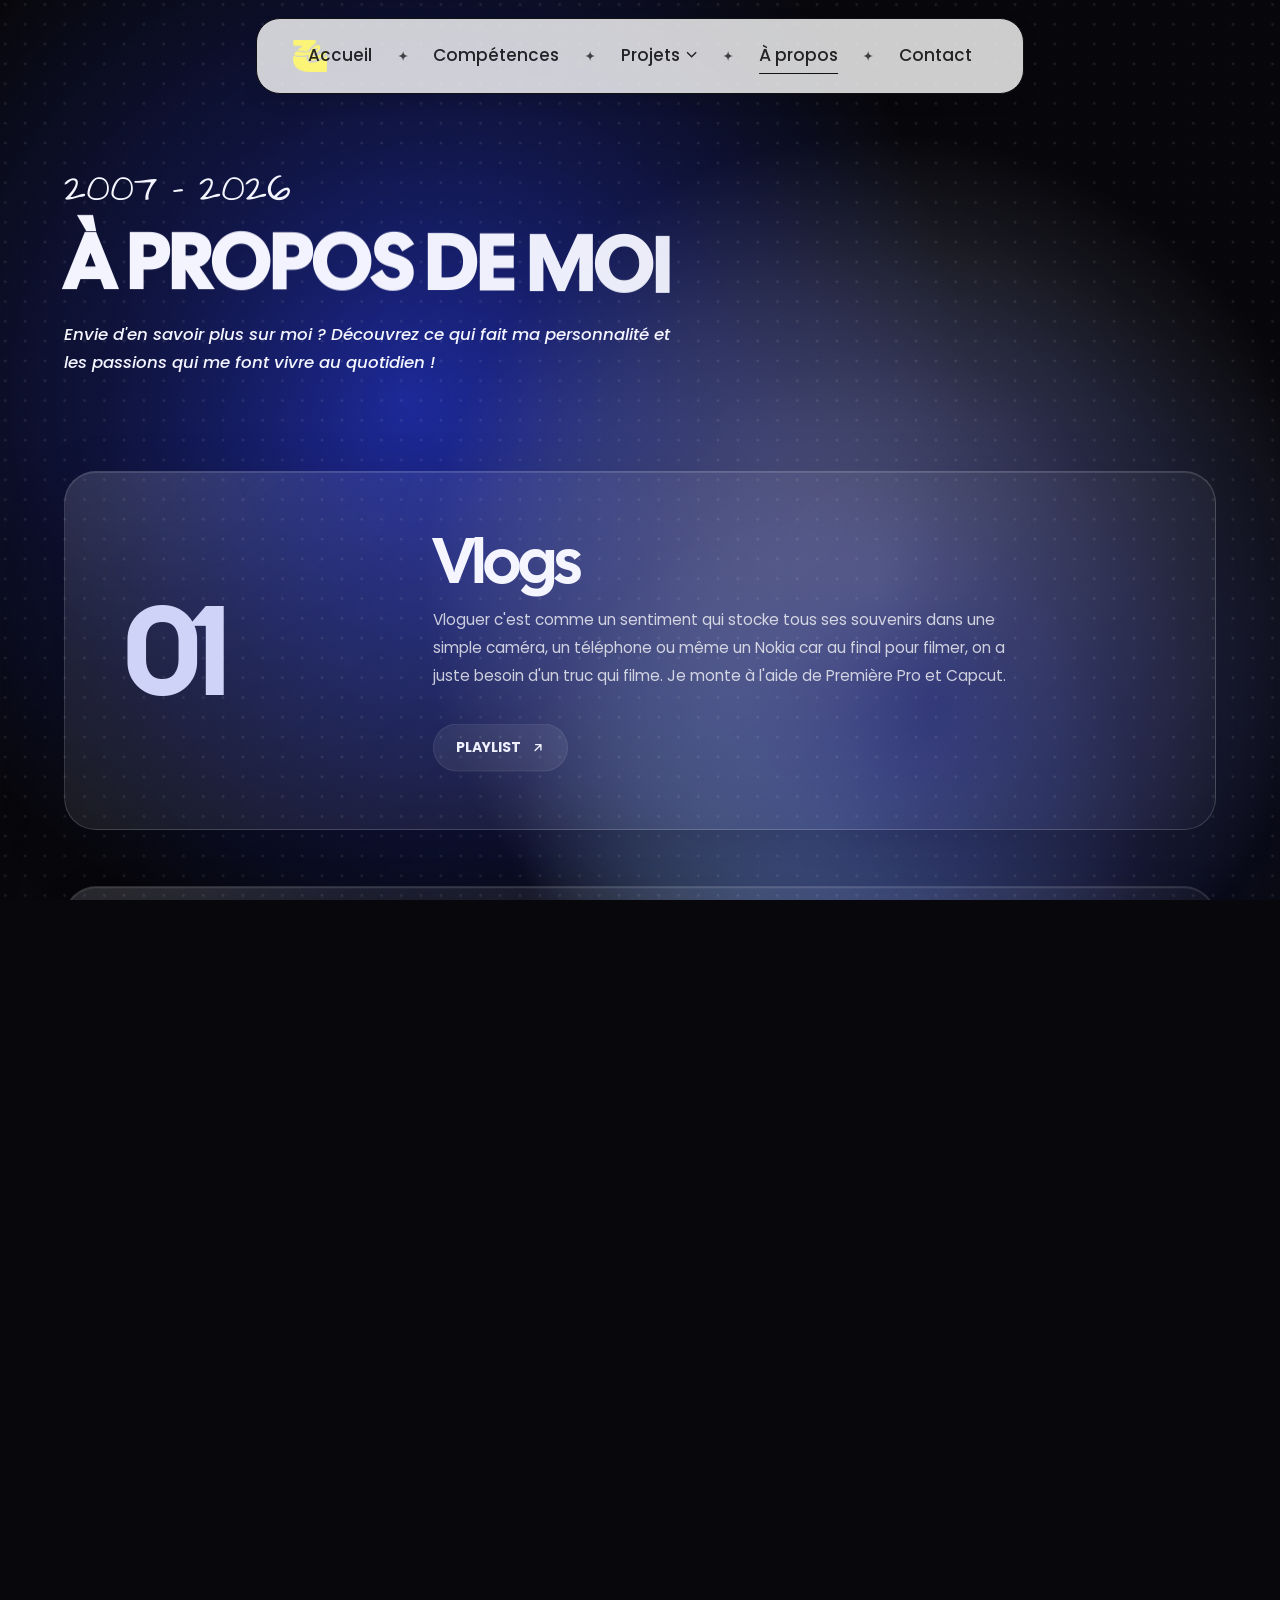
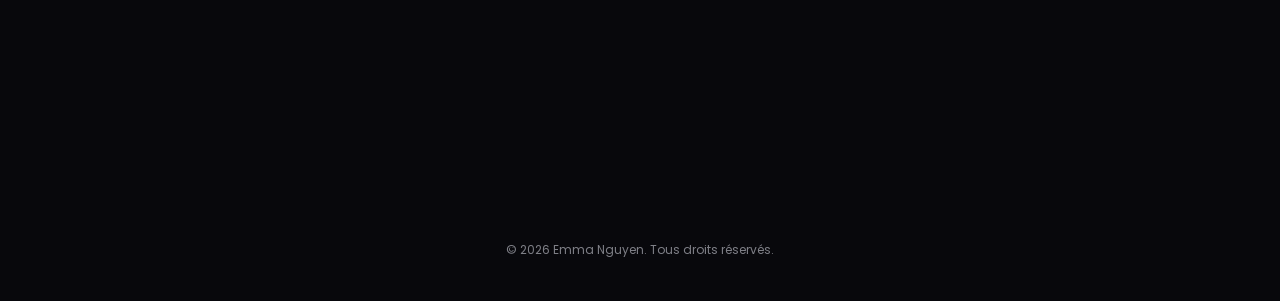
==== a-propos.html @ 3d30da67 "Un autre commit Co-authored-by: Copilot <223556219+Copilot@users.noreply.github.com>" ====
<!doctype html>
<html lang="fr">
<head>
  <meta charset="utf-8">
  <meta name="viewport" content="width=device-width, initial-scale=1">
  <title>À propos | Emma Nguyen</title>
  <meta name="description" content="Les passions d'Emma Nguyen : vlogs et edits.">
  <meta name="theme-color" content="#08080c">
  <link rel="icon" href="assets/img/home/logo-yellow.webp" type="image/webp">
  <link rel="preconnect" href="https://fonts.googleapis.com">
  <link rel="preconnect" href="https://fonts.gstatic.com" crossorigin>
  <link href="https://fonts.googleapis.com/css2?family=Architects+Daughter&family=Cal+Sans&display=swap" rel="stylesheet">
  <link rel="stylesheet" href="assets/css/style.css">
  <script>
    /* La page démarre recouverte par le rideau de transition. Sécurité : si le JS plante, on retire le rideau. */
    document.documentElement.classList.add('js');
    setTimeout(function () { if (!document.documentElement.classList.contains('is-ready')) document.documentElement.classList.remove('js'); }, 4000);
  </script>
</head>
<body data-page="a-propos">

  <div class="bg" aria-hidden="true">
    <div class="bg__blob bg__blob--blue"></div>
    <div class="bg__blob bg__blob--teal"></div>
    <div class="bg__blob bg__blob--light"></div>
    <div class="bg__blob bg__blob--deep"></div>
    <div class="bg__shade"></div>
    <div class="bg__dots"></div>
  </div>

  <div class="transition" aria-hidden="true">
    <div class="transition__layer transition__layer--blue"></div>
    <div class="transition__layer transition__layer--dark"><img src="assets/img/home/logo-yellow.webp" alt=""></div>
  </div>

  <div class="cursor" aria-hidden="true"><span class="cursor__label">Voir</span></div>
  <div class="cursor-dot" aria-hidden="true"></div>

  <header class="header"><a class="header__logo" href="index.html" aria-label="Accueil"><img src="assets/img/home/logo-yellow.webp" alt="" width="44" height="42"></a><nav class="nav" aria-label="Navigation principale"><a class="nav__link" href="index.html"><span data-text="Accueil">Accueil</span></a><svg class="nav__star" viewBox="0 0 10 10" aria-hidden="true"><path fill="currentColor" d="M5 0C5.6 3.4 6.6 4.4 10 5 6.6 5.6 5.6 6.6 5 10 4.4 6.6 3.4 5.6 0 5 3.4 4.4 4.4 3.4 5 0Z"/></svg><a class="nav__link" href="index.html#competences"><span data-text="Compétences">Compétences</span></a><svg class="nav__star" viewBox="0 0 10 10" aria-hidden="true"><path fill="currentColor" d="M5 0C5.6 3.4 6.6 4.4 10 5 6.6 5.6 5.6 6.6 5 10 4.4 6.6 3.4 5.6 0 5 3.4 4.4 4.4 3.4 5 0Z"/></svg><div class="nav__dropdown"><a class="nav__link" href="index.html#projets" aria-haspopup="true"><span data-text="Projets">Projets</span><svg class="nav__chevron" viewBox="0 0 12 8" aria-hidden="true"><path d="m1 1 5 5 5-5" fill="none" stroke="currentColor" stroke-width="1.5"/></svg></a><div class="nav__submenu"><a class="nav__sublink" href="montage-video.html"><svg class="nav__subicon nav__subicon--video" viewBox="0 0 48 48" aria-hidden="true"><rect x="3" y="11" width="30" height="26" rx="4" fill="#111"/><path d="M35 20l10-6v20l-10-6z" fill="#111"/><circle cx="12" cy="24" r="2.6" fill="#fff"/></svg>Montage vidéo</a><a class="nav__sublink" href="creation-digitale.html"><svg class="nav__subicon nav__subicon--design" viewBox="0 0 48 48" fill="none" stroke="#111" stroke-width="3" stroke-linejoin="round" stroke-linecap="round" aria-hidden="true"><path d="M30 8l10 10-14 14-12 3 3-12z"/><path d="M14 35 24 25"/><circle cx="25.5" cy="23.5" r="2.5" fill="#111"/><path d="M33 5l10 10" stroke-width="5"/></svg>Création digitale</a><a class="nav__sublink" href="photographie.html"><svg class="nav__subicon nav__subicon--photo" viewBox="0 0 48 48" aria-hidden="true"><path d="M16 10h16l3 5h6a4 4 0 0 1 4 4v18a4 4 0 0 1-4 4H7a4 4 0 0 1-4-4V19a4 4 0 0 1 4-4h6z" fill="#111"/><circle cx="24" cy="27" r="8.5" fill="#fff"/><circle cx="24" cy="27" r="5.5" fill="#111"/></svg>Photographie</a><a class="nav__sublink" href="site-web.html"><svg class="nav__subicon nav__subicon--web" viewBox="0 0 48 48" fill="none" stroke="#111" stroke-width="2.6" stroke-linejoin="round" aria-hidden="true"><rect x="4" y="6" width="40" height="34" rx="2"/><path d="M4 13h40"/><circle cx="9" cy="9.5" r="1" fill="#111"/><circle cx="13" cy="9.5" r="1" fill="#111"/><circle cx="17" cy="9.5" r="1" fill="#111"/><rect x="9" y="18" width="22" height="16"/><path d="M9 32l7-7 5 5 3-3 7 7"/><circle cx="34" cy="30" r="6" fill="#fff"/><circle cx="34" cy="30" r="3"/></svg>Site web</a></div></div><svg class="nav__star" viewBox="0 0 10 10" aria-hidden="true"><path fill="currentColor" d="M5 0C5.6 3.4 6.6 4.4 10 5 6.6 5.6 5.6 6.6 5 10 4.4 6.6 3.4 5.6 0 5 3.4 4.4 4.4 3.4 5 0Z"/></svg><a class="nav__link is-active" href="a-propos.html"><span data-text="À propos">À propos</span></a><svg class="nav__star" viewBox="0 0 10 10" aria-hidden="true"><path fill="currentColor" d="M5 0C5.6 3.4 6.6 4.4 10 5 6.6 5.6 5.6 6.6 5 10 4.4 6.6 3.4 5.6 0 5 3.4 4.4 4.4 3.4 5 0Z"/></svg><a class="nav__link" href="#contact"><span data-text="Contact">Contact</span></a></nav><button class="burger" type="button" aria-label="Ouvrir le menu" aria-expanded="false"><span></span><span></span></button></header>

  <div class="mobile-menu" aria-hidden="true"><a href="index.html"><span>Accueil</span></a><a href="index.html#competences"><span>Compétences</span></a><a href="index.html#projets"><span>Projets</span></a><a class="mobile-menu__sub" href="montage-video.html"><span>Montage vidéo</span></a><a class="mobile-menu__sub" href="creation-digitale.html"><span>Création digitale</span></a><a class="mobile-menu__sub" href="photographie.html"><span>Photographie</span></a><a class="mobile-menu__sub" href="site-web.html"><span>Site web</span></a><a href="a-propos.html"><span>À propos</span></a><a href="#contact"><span>Contact</span></a><p class="mobile-menu__foot">emmaa.nguyen70@gmail.com</p></div>

  <main id="main">

    <section class="page-hero">
      <div class="wrap">
        <p class="page-hero__years" data-split-chars>2007 - 2026</p>
        <h1 class="page-hero__title" data-split-chars>À propos de moi</h1>
        <p class="page-hero__text" data-split-lines>Envie d'en savoir plus sur moi ? Découvrez ce qui fait ma personnalité et les passions qui me font vivre au quotidien !</p>
      </div>
    </section>

    <div data-render class="render-root">
      <p class="loading-note">Chargement des projets…</p>
    </div>

    <section class="contact" id="contact">
      <div class="wrap">
        <div class="contact__grid">
          <div class="contact__card" data-magnetic="0.15">
            <img src="assets/img/home/logo-yellow.webp" alt="Logo d'Emma Nguyen" width="600" height="573" loading="lazy">
          </div>
          <div class="contact__text">
            <p class="contact__kicker" data-reveal>On arrive à la fin de ce portfolio, merci beaucoup !</p>
            <h2 class="contact__title">
              <span class="l1" data-split>Envie d'en savoir plus ?</span>
              <span class="l2" data-split>Contactez - moi !</span>
            </h2>
            <a class="pill" href="mailto:emmaa.nguyen70@gmail.com" data-magnetic="0.3" data-reveal>emmaa.nguyen70@gmail.com <svg viewBox="0 0 24 24" fill="none" stroke="currentColor" stroke-width="2.4" stroke-linecap="round" stroke-linejoin="round" aria-hidden="true"><path d="M7 17 17 7M8 7h9v9"/></svg></a>
          </div>
        </div>
      </div>
    </section>
  </main>
  <p class="footer-note">© 2026 Emma Nguyen. Tous droits réservés.</p>

  <button class="to-top" type="button" aria-label="Revenir en haut">
    <svg class="to-top__ring" viewBox="0 0 54 54" aria-hidden="true"><circle class="track" cx="27" cy="27" r="25"/><circle class="bar" cx="27" cy="27" r="25"/></svg>
    <svg class="to-top__icon" viewBox="0 0 24 24" fill="none" stroke="currentColor" stroke-width="1.8" stroke-linecap="round" stroke-linejoin="round" aria-hidden="true"><path d="M12 21V8M6.5 13.5 12 8l5.5 5.5M5 4h14"/></svg>
  </button>

  <div class="lightbox" role="dialog" aria-modal="true" aria-label="Visionneuse">
    <div class="lightbox__bg"></div>
    <div class="lightbox__stage"></div>
    <button class="lightbox__btn lightbox__close" type="button" aria-label="Fermer"><svg viewBox="0 0 24 24" fill="none" stroke="currentColor" stroke-width="2" stroke-linecap="round"><path d="M6 6l12 12M18 6 6 18"/></svg></button>
    <button class="lightbox__btn lightbox__prev" type="button" aria-label="Précédent"><svg viewBox="0 0 24 24" fill="none" stroke="currentColor" stroke-width="2" stroke-linecap="round" stroke-linejoin="round"><path d="M15 5l-7 7 7 7"/></svg></button>
    <button class="lightbox__btn lightbox__next" type="button" aria-label="Suivant"><svg viewBox="0 0 24 24" fill="none" stroke="currentColor" stroke-width="2" stroke-linecap="round" stroke-linejoin="round"><path d="M9 5l7 7-7 7"/></svg></button>
    <div class="lightbox__count"></div>
  </div>

  <script src="assets/js/vendor/gsap.min.js"></script>
  <script src="assets/js/vendor/ScrollTrigger.min.js"></script>
  <script src="assets/js/vendor/SplitText.min.js"></script>
  <script src="assets/js/vendor/lenis.min.js"></script>
  <script src="assets/js/main.js"></script>
</body>
</html>
---- assets/css/style.css ----
/* =========================================================
   Portfolio Emma Nguyen
   Styles communs à toutes les pages
   ========================================================= */

/* Polices hébergées localement (fichiers dans assets/fonts) */
@font-face {
  font-family: "League Spartan";
  src: url("../fonts/league-spartan-latin-500-normal.woff2") format("woff2");
  font-weight: 500;
  font-style: normal;
  font-display: swap;
}

@font-face {
  font-family: "League Spartan";
  src: url("../fonts/league-spartan-latin-600-normal.woff2") format("woff2");
  font-weight: 600;
  font-style: normal;
  font-display: swap;
}

@font-face {
  font-family: "League Spartan";
  src: url("../fonts/league-spartan-latin-700-normal.woff2") format("woff2");
  font-weight: 700;
  font-style: normal;
  font-display: swap;
}

@font-face {
  font-family: "League Spartan";
  src: url("../fonts/league-spartan-latin-800-normal.woff2") format("woff2");
  font-weight: 800;
  font-style: normal;
  font-display: swap;
}

@font-face {
  font-family: "Poppins";
  src: url("../fonts/poppins-latin-400-normal.woff2") format("woff2");
  font-weight: 400;
  font-style: normal;
  font-display: swap;
}

@font-face {
  font-family: "Poppins";
  src: url("../fonts/poppins-latin-500-normal.woff2") format("woff2");
  font-weight: 500;
  font-style: normal;
  font-display: swap;
}

@font-face {
  font-family: "Poppins";
  src: url("../fonts/poppins-latin-600-normal.woff2") format("woff2");
  font-weight: 600;
  font-style: normal;
  font-display: swap;
}

@font-face {
  font-family: "Poppins";
  src: url("../fonts/poppins-latin-700-normal.woff2") format("woff2");
  font-weight: 700;
  font-style: normal;
  font-display: swap;
}

@font-face {
  font-family: "Poppins";
  src: url("../fonts/poppins-latin-500-italic.woff2") format("woff2");
  font-weight: 500;
  font-style: italic;
  font-display: swap;
}

@font-face {
  font-family: "Poppins";
  src: url("../fonts/poppins-latin-600-italic.woff2") format("woff2");
  font-weight: 600;
  font-style: italic;
  font-display: swap;
}

@font-face {
  font-family: "Poppins";
  src: url("../fonts/poppins-latin-700-italic.woff2") format("woff2");
  font-weight: 700;
  font-style: italic;
  font-display: swap;
}

@font-face {
  font-family: "Shadows Into Light Two";
  src: url("../fonts/shadows-into-light-two-latin-400-normal.woff2") format("woff2");
  font-weight: 400;
  font-style: normal;
  font-display: swap;
}

:root {
  --bg: #08080c;
  --bg-2: #0e1022;
  --white: #ffffff;
  --text: #f4f5ff;
  --muted: rgba(244, 245, 255, 0.72);
  --dim: rgba(244, 245, 255, 0.5);
  --blue: #3346f5;
  --blue-soft: #5b6cff;
  --lavender: #cfd3f7;
  --green: #c2ddb4;
  --yellow: #fbf477;
  --ink: #111114;
  --panel: rgba(110, 110, 122, 0.55);
  --panel-border: rgba(255, 255, 255, 0.85);

  --f-title: "Cal Sans", "Poppins", system-ui, sans-serif;
  --f-body: "Poppins", system-ui, sans-serif;
  --f-hand: "Architects Daughter", "Comic Sans MS", cursive;

  --gutter: clamp(16px, 5vw, 72px);
  --maxw: 1180px;
  --radius: 22px;
  --ease: cubic-bezier(0.22, 1, 0.36, 1);
}

*,
*::before,
*::after {
  box-sizing: border-box;
}

html {
  -webkit-text-size-adjust: 100%;
}

html.lenis,
html.lenis body {
  height: auto;
}
.lenis.lenis-smooth {
  scroll-behavior: auto !important;
}
.lenis.lenis-stopped {
  overflow: hidden;
}

body {
  margin: 0;
  background: var(--bg);
  color: var(--text);
  font-family: var(--f-body);
  font-size: 16px;
  line-height: 1.55;
  overflow-x: hidden;
  -webkit-font-smoothing: antialiased;
}

img {
  display: block;
  max-width: 100%;
}

a {
  color: inherit;
  text-decoration: none;
}

button {
  font: inherit;
  color: inherit;
  background: none;
  border: 0;
  padding: 0;
  cursor: pointer;
}

::selection {
  background: var(--blue);
  color: #fff;
}

.sr-only {
  position: absolute;
  width: 1px;
  height: 1px;
  overflow: hidden;
  clip: rect(0 0 0 0);
  white-space: nowrap;
}

.wrap {
  width: 100%;
  max-width: calc(var(--maxw) + var(--gutter) * 2);
  margin: 0 auto;
  padding: 0 var(--gutter);
}

/* ---------- Fond animé ---------- */
.bg {
  position: fixed;
  inset: 0;
  z-index: -1;
  overflow: hidden;
  pointer-events: none;
  background: var(--bg);
}

.bg__blob {
  position: absolute;
  border-radius: 50%;
  will-change: transform;
}

.bg__blob--blue {
  width: 85vmax;
  height: 85vmax;
  left: -30vmax;
  top: -35vmax;
  background: radial-gradient(circle at center, rgba(45, 66, 255, 0.95) 0%, rgba(45, 66, 255, 0.45) 35%, rgba(45, 66, 255, 0) 68%);
}

.bg__blob--light {
  width: 70vmax;
  height: 70vmax;
  right: -28vmax;
  top: -10vmax;
  background: radial-gradient(circle at center, rgba(230, 232, 255, 0.85) 0%, rgba(190, 196, 240, 0.4) 35%, rgba(190, 196, 240, 0) 66%);
}

.bg__blob--teal {
  width: 50vmax;
  height: 50vmax;
  left: 20vw;
  top: 15vh;
  background: radial-gradient(circle at center, rgba(130, 215, 215, 0.45) 0%, rgba(130, 215, 215, 0) 62%);
}

.bg__blob--deep {
  width: 70vmax;
  height: 70vmax;
  right: -20vmax;
  bottom: -40vmax;
  background: radial-gradient(circle at center, rgba(35, 45, 160, 0.8) 0%, rgba(35, 45, 160, 0) 65%);
}

.bg__shade {
  position: absolute;
  inset: 0;
  background: radial-gradient(ellipse at 50% 120%, rgba(8, 8, 12, 0) 0%, rgba(8, 8, 12, 0.55) 70%);
}

.bg__dots {
  position: absolute;
  inset: 0;
  background-image: radial-gradient(rgba(255, 255, 255, 0.09) 1px, transparent 1.6px);
  background-size: 18px 18px;
}

/* ---------- Header / navigation ---------- */
.header {
  position: fixed;
  top: 18px;
  left: 20%;
  right: 20%;
  z-index: 50;
  min-height: 76px;
  padding: 12px clamp(20px, 2.4vw, 36px);
  display: flex;
  align-items: center;
  justify-content: space-between;
  border: 1px solid #111114;
  border-radius: 24px;
  color: var(--ink);
  background: rgba(255, 255, 255, 0.8);
  box-shadow: 0 6px 18px rgba(0, 0, 0, 0.12);
  transition: border-color 0.4s var(--ease), box-shadow 0.4s var(--ease), background 0.4s var(--ease);
}

.header.is-scrolled {
  background: rgba(255, 255, 255, 0.8);
}

.header__logo {
  width: 44px;
  height: 44px;
  display: grid;
  place-items: center;
  flex: none;
}

.header__logo img {
  width: 34px;
  height: auto;
}

.nav {
  position: absolute;
  left: 50%;
  transform: translateX(-50%);
  display: flex;
  align-items: center;
  gap: clamp(14px, 2vw, 28px);
  font-size: 17px;
  font-weight: 500;
}

.nav__link {
  position: relative;
  white-space: nowrap;
  color: rgba(17, 17, 20, 0.9);
  padding: 8px 0 10px;
  transition: color 0.3s var(--ease);
  display: inline-block;
}

.nav__link span {
  display: block;
  position: relative;
}

.nav__link::after {
  content: "";
  position: absolute;
  left: 0;
  right: 0;
  bottom: 4px;
  height: 1.5px;
  background: var(--ink);
  transform: scaleX(0);
  transform-origin: left center;
  transition: transform 0.3s var(--ease);
}

.nav__link:hover::after,
.nav__link:focus-visible::after,
.nav__link.is-active::after {
  transform: scaleX(1);
}

.nav__star {
  width: 10px;
  height: 10px;
  color: var(--ink);
  flex: none;
  opacity: 0.75;
}

.nav__dropdown {
  position: relative;
}

.nav__dropdown > .nav__link {
  display: inline-flex;
  align-items: center;
  gap: 7px;
}

.nav__chevron {
  width: 11px;
  height: 8px;
  transition: transform 0.25s var(--ease);
}

.nav__dropdown:hover .nav__chevron,
.nav__dropdown:focus-within .nav__chevron {
  transform: rotate(180deg);
}

.nav__submenu {
  position: absolute;
  top: calc(100% + 8px);
  left: 50%;
  min-width: 220px;
  padding: 8px;
  border: 1px solid rgba(17, 17, 20, 0.1);
  border-radius: 16px;
  background: rgba(255, 255, 255, 0.96);
  box-shadow: 0 16px 36px rgba(0, 0, 0, 0.16);
  opacity: 0;
  visibility: hidden;
  transform: translate(-50%, 8px);
  transition: opacity 0.2s ease, transform 0.2s ease, visibility 0.2s;
}

.nav__dropdown:hover .nav__submenu,
.nav__dropdown:focus-within .nav__submenu {
  opacity: 1;
  visibility: visible;
  transform: translate(-50%, 0);
}

.nav__sublink {
  display: flex;
  align-items: center;
  gap: 11px;
  padding: 10px 12px;
  border-radius: 10px;
  color: var(--ink);
  font-size: 14px;
  font-weight: 500;
  white-space: nowrap;
  transition: background 0.22s ease, transform 0.22s var(--ease), font-weight 0.22s ease;
}

.nav__subicon {
  width: 20px;
  height: 20px;
  flex: none;
}

.nav__sublink:hover,
.nav__sublink:focus-visible {
  background: rgba(17, 17, 20, 0.1);
  font-weight: 700;
  transform: translateX(4px);
}

.burger {
  display: none;
  width: 46px;
  height: 46px;
  border-radius: 50%;
  border: 1.5px solid rgba(17, 17, 20, 0.7);
  position: relative;
  z-index: 60;
}

.burger span {
  position: absolute;
  left: 13px;
  right: 13px;
  height: 1.5px;
  background: var(--ink);
  transition: transform 0.4s var(--ease), top 0.4s var(--ease);
}

.burger span:nth-child(1) {
  top: 18px;
}
.burger span:nth-child(2) {
  top: 26px;
}

.menu-open .burger span:nth-child(1) {
  top: 22px;
  transform: rotate(45deg);
}
.menu-open .burger span:nth-child(2) {
  top: 22px;
  transform: rotate(-45deg);
}

.menu-open .burger span {
  background: #fff;
}

.mobile-menu {
  position: fixed;
  inset: 0;
  z-index: 55;
  background: rgba(8, 8, 12, 0.96);
  display: flex;
  flex-direction: column;
  justify-content: center;
  padding: 0 var(--gutter);
  visibility: hidden;
  clip-path: circle(0% at calc(100% - 46px) 46px);
}

.mobile-menu a {
  font-family: var(--f-title);
  font-weight: 700;
  font-size: clamp(38px, 11vw, 64px);
  line-height: 1.1;
  text-transform: uppercase;
  display: block;
  overflow: hidden;
}

.mobile-menu a span {
  display: block;
}

.mobile-menu .mobile-menu__sub {
  margin-left: 18px;
  color: rgba(255, 255, 255, 0.72);
  font-size: clamp(21px, 6vw, 34px);
  line-height: 1.15;
}

.mobile-menu__foot {
  margin-top: 40px;
  color: var(--muted);
  font-size: 14px;
}

/* ---------- Curseur ---------- */
.cursor,
.cursor-dot {
  position: fixed;
  top: 0;
  left: 0;
  z-index: 200;
  pointer-events: none;
  border-radius: 50%;
}

.cursor {
  width: 38px;
  height: 38px;
  border: 1.5px solid rgba(255, 255, 255, 0.7);
  display: grid;
  place-items: center;
  font-size: 12px;
  font-weight: 600;
  color: var(--ink);
  transition: width 0.35s var(--ease), height 0.35s var(--ease), background 0.35s var(--ease), border-color 0.35s var(--ease);
}

.cursor__label {
  opacity: 0;
  transform: scale(0.6);
  transition: opacity 0.25s, transform 0.35s var(--ease);
}

.cursor.is-hover {
  width: 64px;
  height: 64px;
  background: rgba(255, 255, 255, 0.12);
  border-color: rgba(255, 255, 255, 0.9);
}

.cursor.is-label {
  width: 86px;
  height: 86px;
  background: #fff;
  border-color: #fff;
}

.cursor.is-label .cursor__label {
  opacity: 1;
  transform: scale(1);
}

.cursor-dot {
  width: 6px;
  height: 6px;
  background: #fff;
}

@media (hover: none), (pointer: coarse) {
  .cursor,
  .cursor-dot {
    display: none;
  }
}

/* ---------- Transition de page ---------- */
.transition {
  position: fixed;
  inset: 0;
  z-index: 150;
  pointer-events: none;
}

.transition__layer {
  position: absolute;
  inset: 0;
  transform: translateY(100%);
}

.transition__layer--blue {
  background: linear-gradient(160deg, var(--blue) 0%, #8d97ff 60%, var(--lavender) 100%);
}

.transition__layer--dark {
  background: var(--bg);
  display: grid;
  place-items: center;
}

.transition__layer--dark img {
  width: 90px;
  opacity: 0;
}

.is-transitioning .transition {
  pointer-events: all;
}

/* Etat initial : la page arrive recouverte */
.js .transition__layer {
  transform: translateY(0);
}

/* ---------- Préloader (accueil) ---------- */
.preloader {
  position: fixed;
  inset: 0;
  z-index: 160;
  background: var(--bg);
  display: none;
  flex-direction: column;
  justify-content: flex-end;
  padding: var(--gutter);
  overflow: hidden;
}

.show-preloader .preloader {
  display: flex;
}

.preloader__count {
  font-family: var(--f-hand);
  font-size: clamp(80px, 18vw, 220px);
  line-height: 0.9;
}

.preloader__name {
  font-family: var(--f-title);
  font-weight: 700;
  font-size: clamp(22px, 4vw, 40px);
  text-transform: uppercase;
  overflow: hidden;
}

.preloader__bar {
  position: absolute;
  left: 0;
  top: 0;
  height: 3px;
  width: 100%;
  background: linear-gradient(90deg, var(--blue), var(--lavender));
  transform-origin: left;
  transform: scaleX(0);
}

/* ---------- Titres de section ---------- */
.sec-title {
  display: flex;
  align-items: center;
  justify-content: center;
  gap: 14px;
  margin: 0 auto;
  font-family: var(--f-title);
  font-weight: 600;
  font-size: clamp(22px, 2.4vw, 28px);
}

.sec-title__text {
  white-space: nowrap;
}

.sec-title__line {
  flex: 0 1 170px;
  min-width: 12px;
  height: 1.5px;
  background: linear-gradient(90deg, rgba(255, 255, 255, 0), #fff);
  transform-origin: right;
}

.sec-title__line:last-child {
  background: linear-gradient(90deg, #fff, rgba(255, 255, 255, 0));
  transform-origin: left;
}

.swirl {
  width: 42px;
  height: 20px;
  flex: none;
  overflow: visible;
}

.swirl path {
  fill: none;
  stroke: currentColor;
  stroke-width: 1.6;
  stroke-linecap: round;
}

.swirl--flip {
  transform: scaleX(-1);
}

/* Titre manuscrit des pages projet */
.hand-title {
  display: flex;
  align-items: center;
  gap: 14px;
  margin: 0 0 18px;
  font-family: var(--f-hand);
  font-weight: 400;
  font-size: clamp(32px, 4.2vw, 46px);
  line-height: 1;
  text-transform: uppercase;
}

.hand-title__text {
  display: inline-block;
  white-space: nowrap;
  padding: 0.12em 0.2em 0.08em 0;
}

.hand-title__trail {
  display: flex;
  align-items: center;
  flex: 0 1 220px;
  gap: 14px;
}

.hand-title__trail .swirl {
  width: 40px;
}

.hand-title__line {
  flex: 1;
  height: 1.5px;
  background: linear-gradient(90deg, #fff, rgba(255, 255, 255, 0));
  transform-origin: left;
}

.lead {
  font-style: italic;
  font-weight: 500;
  color: var(--muted);
  max-width: 640px;
  margin: 0 0 34px;
  font-size: clamp(14px, 1.3vw, 17px);
}

/* ---------- HERO accueil ---------- */
.hero {
  padding-top: 44px;
  min-height: 100vh;
  min-height: 100svh;
  display: flex;
  flex-direction: column;
  justify-content: center;
}

.hero__stage {
  position: relative;
}

.hero .wrap {
  max-width: 1600px;
}

.hero__card-wrap {
  position: relative;
  will-change: transform;
  transition: filter 0.35s var(--ease);
}

.hero__card-wrap:hover {
  filter: drop-shadow(0 0 24px rgba(108, 126, 255, 0.2));
}

.hero__card {
  position: relative;
  min-height: clamp(520px, 45vw, 640px);
  background: transparent;
  overflow: visible;
}

.hero__content {
  position: relative;
  z-index: 2;
  width: 100%;
  padding: clamp(34px, 4vw, 56px) clamp(12px, 3vw, 42px) 44px;
  color: #fff;
  text-align: center;
}

.hero__title {
  font-family: var(--f-title);
  font-weight: 500;
  font-size: clamp(50px, 7vw, 96px);
  line-height: 0.95;
  margin: 0 0 38px;
  color: #fff;
  letter-spacing: -1mm;
  text-shadow: 0 4px 24px rgba(0, 0, 0, 0.35);
}

.hero__title-row {
  display: flex;
  align-items: center;
  justify-content: center;
  gap: 0.12em;
  white-space: nowrap;
  transition: color 0.55s var(--ease), filter 0.55s var(--ease);
}

.hero__title-row:hover {
  color: #dfe2ff;
  filter: drop-shadow(0 0 14px rgba(160, 173, 255, 0.32));
}

.hero__title-gap {
  position: relative;
  display: inline-block;
  width: clamp(120px, 16vw, 220px);
  min-height: clamp(160px, 18vw, 220px);
  flex: none;
}

.hero__title-row--second {
  margin-top: calc(0.04em - 5mm);
}

.hero__sub {
  max-width: 800px;
  margin: 0 auto;
  color: #fff;
  font-style: italic;
  font-size: clamp(15px, calc(2vw - 1px), 23px);
  font-weight: 500;
  line-height: 1.55;
  transition: color 0.55s var(--ease), text-shadow 0.55s var(--ease);
}

.hero__sub:hover {
  color: #e0e5ff;
  text-shadow: 0 0 14px rgba(160, 173, 255, 0.32);
}

.hero__projects-link {
  display: inline-flex;
  align-items: center;
  justify-content: center;
  gap: 10px;
  margin-top: clamp(24px, 3vw, 36px);
  padding: 12px 20px;
  border: 1px solid rgba(255, 255, 255, 0.82);
  border-radius: 999px;
  color: #fff;
  background: rgba(255, 255, 255, 0.1);
  font-size: 15px;
  font-weight: 500;
  transition: color 0.5s var(--ease), background 0.5s var(--ease), transform 0.5s var(--ease), box-shadow 0.5s var(--ease);
}

.hero__projects-link:hover,
.hero__projects-link:focus-visible {
  color: var(--ink);
  background: #fff;
  transform: translateY(-3px);
  box-shadow: 0 10px 24px rgba(91, 108, 255, 0.4);
}

.hero__projects-link svg {
  width: 18px;
  height: 18px;
  fill: none;
  stroke: currentColor;
  stroke-width: 1.8;
  stroke-linecap: round;
  stroke-linejoin: round;
  transition: transform 0.25s var(--ease);
}

.hero__projects-link:hover svg,
.hero__projects-link:focus-visible svg {
  transform: translateX(3px);
}

.hero__avatar {
  position: absolute;
  z-index: 4;
  inset: 0;
  width: 100%;
  height: 100%;
  display: grid;
  place-items: center;
  pointer-events: none;
}

.hero__avatar img {
  display: block;
  width: calc(100% - 0.5px);
  height: calc(100% - 0.5px);
  object-fit: contain;
  filter: drop-shadow(0 16px 20px rgba(24, 28, 55, 0.18));
  transition: filter 0.35s var(--ease);
}

.hero__title-gap:hover .hero__avatar img {
  filter: drop-shadow(0 22px 26px rgba(115, 135, 255, 0.38));
}

.hero__tool-badge {
  position: absolute;
  z-index: 5;
  width: max-content;
  transition: transform 0.8s var(--ease), filter 0.8s var(--ease);
}

.hero__tool-label {
  display: block;
  padding: 11px 24px;
  border: 1.5px solid #111114;
  border-radius: 999px;
  color: #111114;
  font-family: var(--f-body);
  font-size: clamp(15px, 1.4vw, 18px);
  font-weight: 500;
  text-align: center;
  background: #f8dff6;
  box-shadow: 0 4px 0 rgba(17, 17, 20, 0.13);
}

.hero__tool-hand {
  position: absolute;
  z-index: 1;
  top: -24px;
  left: 24px;
  width: 42px;
  height: 42px;
  overflow: visible;
  rotate: -12deg;
  filter: drop-shadow(0 3px 3px rgba(17, 17, 20, 0.18));
}

.hero__tool-badge:hover {
  transform: translateY(-5px);
  filter: drop-shadow(0 9px 12px rgba(91, 108, 255, 0.3));
}

.hero__tool-badge--figma {
  top: 62%;
  right: clamp(38px, 10vw, 150px);
  rotate: 12deg;
}

.hero__tool-badge--figma .hero__tool-label {
  background: #f8dff6;
}

.hero__tool-badge--premiere {
  top: 31%;
  left: clamp(38px, 10vw, 150px);
  rotate: -11deg;
}

.hero__tool-badge--premiere .hero__tool-label {
  background: #d9f3ed;
}


/* ---------- Compétences : dossiers ---------- */
.skills {
  padding: clamp(90px, 12vw, 150px) 0 clamp(80px, 10vw, 140px);
}

.folders {
  margin-top: clamp(60px, 8vw, 100px);
  display: grid;
  grid-template-columns: repeat(4, minmax(0, 1fr));
  gap: clamp(26px, 4vw, 50px);
  align-items: start;
  max-width: 1040px;
  margin-left: auto;
  margin-right: auto;
}

.folder {
  --c1: #ffd8e8;
  --c2: #f5a9c8;
  position: relative;
  display: block;
  padding-top: 18px;
  cursor: pointer;
  perspective: 700px;
  color: inherit;
  text-decoration: none;
  outline: none;
}

.folder:focus-visible {
  outline: 3px solid #fff;
  outline-offset: 7px;
  border-radius: 14px;
}

.folder--pink {
  --c1: #ffd8e8;
  --c2: #f7a8c7;
}
.folder--blue {
  --c1: #c7e3ff;
  --c2: #6aa9ef;
}
.folder--yellow {
  --c1: #fff69c;
  --c2: #f2cf3c;
}
.folder--green {
  --c1: #d5efcd;
  --c2: #8fca7e;
}

.folder__inner {
  position: relative;
  will-change: transform;
}

.folder__back {
  position: absolute;
  left: 0;
  right: 0;
  top: -18px;
  bottom: 0;
  width: 100%;
  height: calc(100% + 18px);
  overflow: visible;
}

.folder__back path {
  fill: var(--c2);
  stroke: var(--ink);
  stroke-width: 2.4;
  vector-effect: non-scaling-stroke;
  stroke-linejoin: round;
}

.folder__icons {
  position: absolute;
  left: 2%;
  right: 2%;
  top: 0;
  height: 60px;
  display: flex;
  justify-content: center;
  gap: 12px;
  z-index: 1;
}

.folder__icons img {
  width: 42px;
  height: 42px;
  object-fit: contain;
  border-radius: 11px;
  margin: 0;
  opacity: 0;
  filter: drop-shadow(0 8px 10px rgba(0, 0, 0, 0.35));
}

.folder__front {
  position: relative;
  z-index: 2;
  margin-top: 14px;
  min-height: 110px;
  padding: 26px 14px 18px;
  background: var(--c1);
  border: 2.4px solid var(--ink);
  border-radius: 12px;
  box-shadow: 0 0 22px rgba(255, 255, 255, 0.35);
  transform-origin: 50% 100%;
  will-change: transform;
}

.tags {
  list-style: none;
  margin: 0;
  padding: 0;
  display: flex;
  flex-direction: column;
  align-items: flex-start;
  gap: 7px;
}

.tags li {
  font-size: 13px;
  font-weight: 500;
  color: var(--ink);
  padding: 1px 9px 2px;
  border: 1.8px solid var(--ink);
  border-radius: 8px;
  background: rgba(255, 255, 255, 0.25);
  line-height: 1.35;
}

.folder__hint {
  margin-top: 19px;
  text-align: center;
  font-size: 13px;
  color: var(--dim);
}

/* ---------- Panneau projets (accueil) ---------- */
.projects {
  padding: 30px 0 clamp(90px, 12vw, 160px);
}

.glass-panel {
  position: relative;
  border: 2px solid var(--panel-border);
  border-radius: var(--radius);
  overflow: hidden;
  isolation: isolate;
  box-shadow: 0 0 30px rgba(255, 255, 255, 0.12);
}

.glass-panel::before {
  content: "";
  position: absolute;
  inset: 0;
  z-index: -2;
  background: rgba(105, 105, 115, 0.55);
  backdrop-filter: blur(14px);
  -webkit-backdrop-filter: blur(14px);
}

.glass-panel__tex {
  position: absolute;
  inset: -15%;
  z-index: -1;
  background: url("../img/home/chrome.webp") center / cover no-repeat;
  opacity: 0.55;
  filter: blur(2px) grayscale(1);
  mix-blend-mode: screen;
  will-change: transform;
}

.projects .glass-panel {
  margin-top: clamp(36px, 5vw, 62px);
  padding: clamp(22px, 4vw, 48px);
  border-radius: 30px;
  border-color: rgba(255, 255, 255, 0.24);
  background: linear-gradient(135deg, rgba(40, 43, 70, 0.78), rgba(15, 17, 30, 0.88));
  box-shadow: 0 28px 72px rgba(0, 0, 0, 0.28), inset 0 1px rgba(255, 255, 255, 0.08);
  backdrop-filter: blur(18px);
  -webkit-backdrop-filter: blur(18px);
}

.projects .glass-panel::before {
  background:
    radial-gradient(ellipse at 8% 12%, rgba(151, 161, 255, 0.2), transparent 42%),
    radial-gradient(ellipse at 92% 88%, rgba(182, 230, 219, 0.13), transparent 38%);
}

.cat-grid {
  display: grid;
  grid-template-columns: repeat(2, minmax(0, 1fr));
  gap: clamp(18px, 2.5vw, 30px);
  align-items: stretch;
  padding: 0;
}

.cat-card {
  --card-accent: #9ca8ff;
  position: relative;
  display: block;
  perspective: 900px;
  min-width: 0;
  transition: filter 0.55s var(--ease);
}

.cat-card:nth-child(4n + 1) { --card-accent: #f0afd0; }
.cat-card:nth-child(4n + 2) { --card-accent: #9ebeff; }
.cat-card:nth-child(4n + 3) { --card-accent: #f0da76; }
.cat-card:nth-child(4n + 4) { --card-accent: #9cd6c1; }

.cat-card:nth-child(4n + 2),
.cat-card:nth-child(4n + 4) {
  padding-top: clamp(18px, 2vw, 28px);
}

.cat-card:focus-visible {
  outline: 3px solid var(--blue-soft);
  outline-offset: 7px;
  border-radius: 24px;
}

.cat-card:hover {
  filter: drop-shadow(0 14px 20px rgba(91, 108, 255, 0.24));
}

.cat-card__body {
  position: relative;
  display: flex;
  min-height: clamp(210px, 22vw, 280px);
  align-items: flex-end;
  overflow: hidden;
  padding: clamp(24px, 3.5vw, 42px);
  border: 1px solid rgba(255, 255, 255, 0.7);
  border-radius: clamp(20px, 2.5vw, 30px);
  color: var(--ink);
  background: linear-gradient(145deg, rgba(252, 251, 255, 0.96), rgba(227, 230, 255, 0.9));
  box-shadow: 0 18px 40px rgba(0, 0, 0, 0.2), inset 0 1px rgba(255, 255, 255, 0.9);
  transform-style: preserve-3d;
  will-change: transform;
}

.cat-card__body::before {
  content: "";
  position: absolute;
  width: clamp(150px, 22vw, 250px);
  aspect-ratio: 1;
  top: -58%;
  right: -8%;
  border-radius: 50%;
  background: var(--card-accent);
  opacity: 0.2;
  filter: blur(52px);
  pointer-events: none;
}

.cat-card__body::after {
  content: "";
  position: absolute;
  right: clamp(24px, 3.5vw, 42px);
  bottom: clamp(28px, 4vw, 48px);
  width: 38px;
  height: 2px;
  transform: scaleX(0.65);
  transform-origin: right center;
  background: var(--card-accent);
  transition: transform 0.45s var(--ease);
}

.cat-card:hover .cat-card__body::after {
  transform: scaleX(1.4);
}

.cat-card__caption {
  position: relative;
  z-index: 1;
  display: flex;
  flex-direction: column;
  align-items: flex-start;
  width: 100%;
}

.cat-card__rule {
  display: block;
  width: 38px;
  height: 3px;
  margin-bottom: 18px;
  border-radius: 99px;
  background: var(--card-accent);
  transform-origin: left center;
}

.cat-card__title {
  font-family: var(--f-title);
  font-weight: 600;
  font-size: clamp(27px, 3.1vw, 42px);
  line-height: 1.05;
  letter-spacing: 0.01em;
  margin: 0 0 12px;
}

.cat-card__text {
  font-size: clamp(11px, 1vw, 13px);
  font-weight: 500;
  text-align: left;
  letter-spacing: 0.015em;
  color: rgba(17, 17, 20, 0.68);
  margin: 0;
  line-height: 1.4;
}

/* ---------- Contact ---------- */
.contact {
  padding: clamp(60px, 9vw, 120px) 0 clamp(70px, 9vw, 110px);
  position: relative;
}

.contact__grid {
  display: grid;
  grid-template-columns: minmax(0, 1fr) minmax(0, 1.1fr);
  align-items: center;
  gap: clamp(30px, 5vw, 70px);
  max-width: 1040px;
  margin: 0 auto;
}

.contact__card {
  position: relative;
  aspect-ratio: 460 / 328;
  border-radius: clamp(28px, 4vw, 44px);
  background: var(--green);
  display: grid;
  place-items: center;
  overflow: hidden;
  will-change: transform;
}

.contact__card img {
  width: 30%;
  height: auto;
  will-change: transform;
}

.contact__card::after {
  content: "";
  position: absolute;
  inset: 0;
  background: radial-gradient(circle at var(--mx, 50%) var(--my, 50%), rgba(255, 255, 255, 0.45), rgba(255, 255, 255, 0) 45%);
  opacity: 0;
  transition: opacity 0.4s var(--ease);
}

.contact__card:hover::after {
  opacity: 1;
}

.contact__kicker {
  font-size: 13px;
  font-weight: 600;
  color: rgba(255, 255, 255, 0.85);
  text-shadow: 0 0 10px rgba(255, 255, 255, 0.4);
  margin: 0 0 22px;
}

.contact__title {
  font-family: var(--f-title);
  font-weight: 600;
  margin: 0 0 26px;
  line-height: 1.05;
}

.contact__title span {
  display: block;
}

.contact__title .l1 {
  font-size: clamp(30px, 3.6vw, 46px);
}

.contact__title .l2 {
  font-size: clamp(40px, 5vw, 64px);
  margin-top: 4px;
}

.pill {
  display: inline-flex;
  align-items: center;
  gap: 10px;
  padding: 11px 22px;
  border-radius: 40px;
  background: rgba(255, 255, 255, 0.08);
  border: 1px solid rgba(255, 255, 255, 0.08);
  font-size: 14px;
  font-weight: 600;
  transition: background 0.6s var(--ease), color 0.6s var(--ease);
}

.pill svg {
  width: 14px;
  height: 14px;
  transition: transform 0.4s var(--ease);
}

.pill:hover {
  background: #fff;
  color: var(--ink);
}

.pill:hover svg {
  transform: translate(2px, -2px);
}

.pill--upper {
  text-transform: uppercase;
  font-weight: 700;
  padding: 12px 22px;
}

.footer-note {
  text-align: center;
  font-size: 12px;
  color: var(--dim);
  padding: 0 0 30px;
}

/* Bouton retour en haut */
.to-top {
  position: fixed;
  right: clamp(16px, 3vw, 34px);
  bottom: clamp(16px, 3vw, 34px);
  z-index: 40;
  width: 54px;
  height: 54px;
  border-radius: 50%;
  display: grid;
  place-items: center;
  color: #fff;
  background: rgba(8, 8, 12, 0.35);
  backdrop-filter: blur(6px);
  -webkit-backdrop-filter: blur(6px);
  opacity: 0;
  visibility: hidden;
  transform: scale(0.6);
}

.to-top svg.to-top__ring {
  position: absolute;
  inset: 0;
  width: 100%;
  height: 100%;
  transform: rotate(-90deg);
}

.to-top__ring circle {
  fill: none;
  stroke-width: 1.5;
}

.to-top__ring .track {
  stroke: rgba(255, 255, 255, 0.25);
}

.to-top__ring .bar {
  stroke: #fff;
  stroke-dasharray: 157;
  stroke-dashoffset: 157;
}

.to-top__icon {
  width: 22px;
  height: 22px;
  transition: transform 0.4s var(--ease);
}

.to-top:hover .to-top__icon {
  transform: translateY(-3px);
}

/* =========================================================
   Pages projets
   ========================================================= */
.page-hero {
  padding-top: clamp(130px, 16vw, 170px);
  padding-bottom: clamp(40px, 6vw, 70px);
}

.page-hero__years {
  font-family: var(--f-hand);
  font-size: clamp(28px, 3vw, 40px);
  line-height: 1;
  margin: 0 0 0.5cm;
}

.page-hero__title {
  font-family: var(--f-title);
  font-weight: 700;
  font-size: clamp(44px, 6vw, 76px);
  line-height: 0.95;
  text-transform: uppercase;
  margin: 0 0 22px;
}

.page-hero__text {
  font-style: italic;
  font-weight: 500;
  max-width: 610px;
  margin: 0;
  font-size: clamp(14px, 1.3vw, 17px);
}

.block {
  padding: clamp(40px, 6vw, 70px) 0;
}

.loading-note,
.data-error {
  text-align: center;
  color: var(--muted);
  padding: 60px 20px;
}

.data-error code {
  background: rgba(255, 255, 255, 0.1);
  padding: 2px 6px;
  border-radius: 6px;
}

/* ----- Portfolio vidéo ----- */
.video-grid {
  display: grid;
  grid-template-columns: repeat(3, minmax(0, 1fr));
  align-items: start;
  gap: clamp(20px, 3vw, 38px);
}

.video-grid--films {
  grid-template-columns: repeat(2, minmax(0, 1fr));
}

.video-card {
  min-width: 0;
  padding: 12px;
  border: 1px solid rgba(255, 255, 255, 0.16);
  border-radius: 22px;
  background: linear-gradient(145deg, rgba(255, 255, 255, 0.075), rgba(255, 255, 255, 0.025));
  box-shadow: 0 18px 42px rgba(0, 0, 0, 0.2);
  transition: border-color 0.4s var(--ease), background 0.4s var(--ease), box-shadow 0.4s var(--ease);
}

.video-card:hover {
  border-color: rgba(160, 173, 255, 0.55);
  background: linear-gradient(145deg, rgba(91, 108, 255, 0.14), rgba(255, 255, 255, 0.035));
  box-shadow: 0 22px 48px rgba(10, 15, 60, 0.3);
}

.video-card__cover {
  position: relative;
  display: block;
  width: 100%;
  aspect-ratio: 16 / 9;
  padding: 0;
  overflow: hidden;
  border: 1px solid rgba(255, 255, 255, 0.2);
  border-radius: 14px;
  background: #10111b;
  cursor: pointer;
  isolation: isolate;
}

.video-card__cover--vertical {
  aspect-ratio: 4 / 5;
}

.video-card__preview {
  position: absolute;
  z-index: 1;
  inset: 0;
  width: 100%;
  height: 100%;
  object-fit: cover;
  opacity: 0;
  pointer-events: none;
  transition: opacity 0.3s var(--ease);
}

.video-card__cover.is-previewing .video-card__preview {
  opacity: 1;
}

.video-card__cover--carousel {
  background: linear-gradient(145deg, #272a45, #0c0d14);
}

.video-card__cover-frame {
  position: absolute;
  inset: 0;
  opacity: 0;
}

.video-card__cover-frame.is-ready {
  opacity: 1;
}

.video-card__carousel-count {
  position: absolute;
  z-index: 2;
  top: 14px;
  left: 14px;
  display: inline-flex;
  align-items: center;
  gap: 8px;
  padding: 8px 11px;
  border: 1px solid rgba(255, 255, 255, 0.55);
  border-radius: 999px;
  color: #fff;
  background: rgba(10, 11, 18, 0.62);
  backdrop-filter: blur(8px);
  font-size: 11px;
  font-weight: 600;
  letter-spacing: 0.02em;
  pointer-events: none;
}

.video-card__carousel-count svg {
  width: 18px;
  height: 10px;
}

.video-card__cover > img {
  display: block;
  width: 100%;
  height: 100%;
  object-fit: cover;
  transition: transform 0.7s var(--ease), filter 0.7s var(--ease);
}

.video-card__cover:hover > img {
  transform: scale(1.04);
  filter: saturate(1.08);
}

.video-card__placeholder {
  position: absolute;
  inset: 0;
  display: flex;
  flex-direction: column;
  justify-content: flex-end;
  gap: 10px;
  padding: clamp(18px, 3vw, 34px);
  color: #fff;
  text-align: left;
  background:
    radial-gradient(circle at 78% 20%, rgba(160, 173, 255, 0.5), transparent 31%),
    radial-gradient(circle at 18% 82%, rgba(91, 108, 255, 0.6), transparent 45%),
    linear-gradient(145deg, #171a35, #08080c 72%);
}

.video-card__placeholder::before,
.video-card__placeholder::after {
  content: "";
  position: absolute;
  border: 1px solid rgba(207, 211, 247, 0.3);
  border-radius: 50%;
  pointer-events: none;
}

.video-card__placeholder::before {
  width: 46%;
  aspect-ratio: 1;
  right: -8%;
  top: -15%;
}

.video-card__placeholder::after {
  width: 30%;
  aspect-ratio: 1;
  right: 0;
  top: 0;
}

.video-card__placeholder-kind,
.video-card__placeholder-year {
  position: relative;
  z-index: 1;
  font-size: 10px;
  letter-spacing: 0.14em;
}

.video-card__placeholder-kind {
  color: #cfd3f7;
}

.video-card__placeholder strong {
  position: relative;
  z-index: 1;
  max-width: 90%;
  font-family: var(--f-title);
  font-size: clamp(20px, 2vw, 30px);
  line-height: 1.05;
}

.video-card__placeholder-year {
  color: rgba(255, 255, 255, 0.62);
}

.video-card__play {
  position: absolute;
  z-index: 2;
  top: 50%;
  left: 50%;
  display: grid;
  width: 54px;
  height: 54px;
  place-items: center;
  transform: translate(-50%, -50%);
  border: 1px solid rgba(255, 255, 255, 0.8);
  border-radius: 50%;
  color: #fff;
  background: rgba(8, 8, 12, 0.48);
  backdrop-filter: blur(8px);
  transition: color 0.35s var(--ease), background 0.35s var(--ease), transform 0.35s var(--ease);
}

.video-card__play svg {
  width: 18px;
  height: 18px;
}

.video-card__cover:hover .video-card__play {
  color: var(--ink);
  background: #fff;
  transform: translate(-50%, -50%) scale(1.08);
}

.video-card__body {
  padding: 17px 7px 8px;
}

.video-card__title {
  margin: 0 0 8px;
  color: #fff;
  font-family: var(--f-title);
  font-size: clamp(20px, 2vw, 27px);
  font-weight: 600;
  line-height: 1.12;
}

.video-card__text {
  margin: 0 0 12px;
  max-width: 52ch;
  color: var(--muted);
  font-size: 13px;
  line-height: 1.6;
}

.video-card .meta {
  color: #cfd3f7;
  font-size: 10px;
  font-weight: 600;
  letter-spacing: 0.1em;
  line-height: 1.6;
  text-transform: uppercase;
}

.video-card__frames {
  display: grid;
  grid-template-columns: repeat(3, minmax(0, 1fr));
  gap: 8px;
  margin-top: 9px;
}

.video-card__frame {
  display: block;
  min-width: 0;
  padding: 0;
  overflow: hidden;
  border: 1px solid rgba(255, 255, 255, 0.14);
  border-radius: 8px;
  background: #111;
  cursor: pointer;
}

.video-card__frame img {
  display: block;
  width: 100%;
  aspect-ratio: 16 / 9;
  object-fit: cover;
  transition: transform 0.45s var(--ease);
}

.video-card__frame:hover img {
  transform: scale(1.06);
}

/* ----- Reels (téléphones) ----- */
.reels {
  display: grid;
  grid-template-columns: repeat(3, minmax(0, 1fr));
  gap: clamp(20px, 4vw, 56px);
}

.reel {
  text-align: center;
}

.phone {
  display: block;
  width: 100%;
  cursor: pointer;
  position: relative;
  aspect-ratio: 346 / 596;
  border-radius: 46px;
  padding: 14px;
  background: #1b1f22;
  border: 3px solid #2c3236;
  box-shadow: 0 30px 50px rgba(0, 0, 0, 0.45), inset 0 0 0 2px #0b0d0e;
  margin-bottom: 30px;
  will-change: transform;
}

.phone::before {
  content: "";
  position: absolute;
  left: -6px;
  top: 22%;
  width: 3px;
  height: 46px;
  border-radius: 3px;
  background: #2c3236;
  box-shadow: 0 60px 0 #2c3236;
}

.phone__screen {
  position: relative;
  height: 100%;
  border-radius: 34px;
  overflow: hidden;
  background: #000;
}

.phone__screen img {
  width: 100%;
  height: 100%;
  object-fit: cover;
  transform: scale(1.12);
  will-change: transform;
}

.phone__notch {
  position: absolute;
  top: 0;
  left: 50%;
  width: 46%;
  height: 24px;
  transform: translateX(-50%);
  background: #1b1f22;
  border-radius: 0 0 16px 16px;
  z-index: 2;
}

.phone__notch::after {
  content: "";
  position: absolute;
  right: 22%;
  top: 7px;
  width: 9px;
  height: 9px;
  border-radius: 50%;
  border: 2px solid #3a4246;
}

.play-tab {
  position: absolute;
  left: 50%;
  bottom: 2px;
  transform: translateX(-50%);
  width: 90px;
  height: 50px;
  border-radius: 10px;
  background: #16191b;
  display: grid;
  place-items: center;
  color: #fff;
  z-index: 3;
  transition: background 0.3s var(--ease);
}

.play-tab svg {
  width: 20px;
  height: 20px;
  transition: transform 0.4s var(--ease);
}

.reel:hover .play-tab {
  background: #fff;
  color: var(--ink);
}

.reel:hover .play-tab svg {
  transform: scale(1.2);
}

.reel__title {
  font-family: var(--f-title);
  font-weight: 700;
  font-size: clamp(20px, 2.1vw, 28px);
  text-transform: uppercase;
  margin: 0 0 12px;
  line-height: 1.05;
}

.reel__text {
  font-style: italic;
  font-weight: 500;
  font-size: 13.5px;
  margin: 0 auto 16px;
  max-width: 320px;
}

.meta {
  font-size: 12.5px;
  font-weight: 500;
  color: rgba(255, 255, 255, 0.8);
  margin: 0;
}

/* ----- Courts-métrages ----- */
.film {
  margin-bottom: clamp(60px, 9vw, 110px);
}

.film__frames {
  display: grid;
  grid-template-columns: repeat(2, minmax(0, 1fr));
  gap: clamp(14px, 2.4vw, 30px);
  max-width: 820px;
}

.browser {
  position: relative;
  border-radius: 10px;
  padding: 6px;
  background: linear-gradient(160deg, #3a3d44, #1c1e22);
  border: 1.5px solid rgba(255, 255, 255, 0.35);
  box-shadow: 0 20px 40px rgba(0, 0, 0, 0.45);
  will-change: transform;
}

.browser__bar {
  height: 14px;
  background: #ececef;
  border-radius: 6px 6px 0 0;
  display: flex;
  align-items: center;
  gap: 4px;
  padding: 0 8px;
}

.browser__bar i {
  width: 5px;
  height: 5px;
  border-radius: 50%;
  background: #b9b9c0;
}

.browser__bar b {
  flex: 0 1 46%;
  height: 6px;
  margin: 0 auto;
  border-radius: 4px;
  background: #fff;
}

.browser__view {
  overflow: hidden;
  border-radius: 0 0 6px 6px;
  background: #000;
}

.browser__view img {
  width: 100%;
  height: 100%;
  object-fit: cover;
  aspect-ratio: 16 / 7;
  transition: transform 0.8s var(--ease);
}

.browser:hover .browser__view img {
  transform: scale(1.06);
}

.label-sticker {
  position: relative;
  display: inline-block;
  margin-top: 26px;
  transform-origin: left center;
}

.label-sticker__title {
  display: inline-block;
  background: #fff;
  color: var(--ink);
  font-family: var(--f-title);
  font-weight: 700;
  font-size: clamp(20px, 2.3vw, 28px);
  text-transform: uppercase;
  padding: 8px 14px 3px;
  line-height: 1;
}

.label-sticker__text {
  display: block;
  width: max-content;
  max-width: 82vw;
  background: #fff;
  color: var(--ink);
  font-style: italic;
  font-weight: 600;
  font-size: 11px;
  padding: 4px 12px;
  margin: -2px 0 0 10px;
  transform: rotate(-1.5deg);
  box-shadow: 0 6px 14px rgba(0, 0, 0, 0.3);
}

.label-row {
  display: flex;
  align-items: flex-end;
  gap: 14px;
  flex-wrap: wrap;
}

.icon-link {
  width: 34px;
  height: 34px;
  display: grid;
  place-items: center;
  border-radius: 50%;
  color: #fff;
  transition: background 0.3s var(--ease), color 0.3s var(--ease);
  margin-bottom: 2px;
}

.icon-link:hover {
  background: #fff;
  color: var(--ink);
}

.icon-link svg {
  width: 20px;
  height: 20px;
}

.film .meta {
  margin-top: 16px;
}

.film__player {
  display: flex;
  align-items: center;
  gap: clamp(20px, 4vw, 50px);
}

.film__player .browser {
  flex: 0 1 620px;
}

.film__player .browser__view img,
.film__player .browser__view .ph {
  aspect-ratio: 16 / 8;
}

.ph {
  width: 100%;
  background: radial-gradient(circle at 50% 50%, #1a1c26, #000 70%);
}

.play-btn {
  flex: none;
  width: 58px;
  height: 58px;
  border-radius: 50%;
  background: #fff;
  color: var(--ink);
  display: grid;
  place-items: center;
  box-shadow: 0 0 0 0 rgba(255, 255, 255, 0.5);
  animation: pulse 2.4s infinite;
}

.play-btn svg {
  width: 22px;
  height: 22px;
  margin-left: 3px;
}

@keyframes pulse {
  0% {
    box-shadow: 0 0 0 0 rgba(255, 255, 255, 0.45);
  }
  70% {
    box-shadow: 0 0 0 22px rgba(255, 255, 255, 0);
  }
  100% {
    box-shadow: 0 0 0 0 rgba(255, 255, 255, 0);
  }
}

/* ----- Grille photo ----- */
.photo-frame {
  position: relative;
  border: 1.5px solid rgba(255, 255, 255, 0.85);
  padding: clamp(14px, 2.4vw, 28px);
  border-radius: 22px;
  background: rgba(30, 30, 36, 0.72);
  box-shadow: 0 0 40px rgba(80, 100, 255, 0.25);
  backdrop-filter: blur(8px);
}

.photo-frame__ornament {
  display: flex;
  align-items: center;
  gap: clamp(10px, 1.4vw, 18px);
  width: 100%;
  margin: 0 0 clamp(18px, 2.5vw, 30px);
  color: var(--lavender);
}

.photo-frame__ornament > span {
  flex: 1;
  height: 1px;
  background: linear-gradient(90deg, currentColor, transparent);
  opacity: 0.7;
}

.photo-frame__ornament small {
  flex: 0 0 auto;
  color: rgba(255, 255, 255, 0.72);
  font-family: var(--f-body);
  font-size: 10px;
  font-weight: 500;
  letter-spacing: 0.12em;
  text-transform: uppercase;
}

.photo-grid {
  column-count: 3;
  column-gap: clamp(12px, 1.8vw, 24px);
  column-fill: balance;
}

.photo {
  display: inline-block;
  width: 100%;
  aspect-ratio: var(--photo-ratio, 4 / 3);
  margin: 0 0 clamp(12px, 1.8vw, 24px);
  position: relative;
  overflow: hidden;
  border: 1px solid rgba(255, 255, 255, 0.16);
  border-radius: 16px;
  background: #171820;
  box-shadow: 0 12px 28px rgba(0, 0, 0, 0.18);
  break-inside: avoid;
  vertical-align: top;
  cursor: zoom-in;
  transition: border-color 0.35s var(--ease), box-shadow 0.35s var(--ease), background 0.35s var(--ease);
}

.photo img {
  position: absolute;
  inset: 0;
  display: block;
  width: 100%;
  height: 100%;
  border-radius: inherit;
  object-fit: cover;
  object-position: center;
  transition: filter 0.5s var(--ease), border-radius 0.35s var(--ease);
}

.photo::after {
  content: "";
  position: absolute;
  inset: 0;
  box-shadow: inset 0 0 0 0 rgba(255, 255, 255, 0);
  transition: box-shadow 0.4s var(--ease);
}

.photo:hover::after {
  box-shadow: inset 0 0 0 3px rgba(255, 255, 255, 0.9);
}

.photo:hover {
  border-color: rgba(170, 180, 255, 0.72);
  background: rgba(110, 125, 255, 0.08);
  box-shadow: 0 18px 38px rgba(32, 42, 130, 0.3);
}

.photo-grid:hover .photo img {
  filter: brightness(0.7) saturate(0.8);
}

.photo-grid .photo:hover img {
  filter: none;
}

/* ----- Panneaux création ----- */
.panel {
  padding: clamp(18px, 2.6vw, 30px);
  margin-bottom: clamp(20px, 3vw, 34px);
}

.panel__grid {
  display: grid;
  grid-template-columns: repeat(var(--cols, 3), minmax(0, 1fr));
  gap: clamp(12px, 2vw, 24px);
}

.panel__grid--expand {
  display: flex;
  gap: clamp(8px, 1vw, 12px);
}

.panel__grid--expand .work {
  flex: 1 1 0;
  min-width: 0;
  transition: flex-grow 0.7s var(--ease);
}

.panel__grid--expand .work:hover {
  flex-grow: 1.9;
}

.work {
  margin: 0;
  text-align: center;
}

.panel__grid--expand .work__img {
  height: clamp(240px, 30vw, 390px);
}

.pill.is-disabled,
.site-link .is-disabled {
  opacity: 0.6;
  cursor: default;
}

.pill.is-disabled:hover {
  background: rgba(255, 255, 255, 0.08);
  color: inherit;
}

.work__img {
  position: relative;
  overflow: hidden;
  border-radius: 16px;
  background: #ddd;
  box-shadow: 0 14px 26px rgba(0, 0, 0, 0.35);
  cursor: zoom-in;
  border: 1.5px solid rgba(255, 255, 255, 0.6);
  will-change: transform;
}

.work__img img {
  width: 100%;
  height: 100%;
  object-fit: cover;
  transition: transform 0.9s var(--ease);
}

.work:hover .work__img img {
  transform: scale(1.05);
}

.work__cap {
  font-size: 12.5px;
  font-weight: 500;
  color: rgba(255, 255, 255, 0.85);
  margin: 14px 0 0;
}

.work__cap small {
  display: block;
  font-size: 12.5px;
}

.browsers-grid {
  display: grid;
  grid-template-columns: repeat(2, minmax(0, 1fr));
  gap: clamp(16px, 3vw, 34px);
}

.browsers-grid .browser {
  cursor: zoom-in;
  padding: 8px;
  border-radius: 16px;
}

.browsers-grid .browser__bar {
  height: 18px;
}

.browsers-grid .browser__view img {
  aspect-ratio: 16 / 11;
}

.duo {
  display: flex;
  align-items: center;
  gap: clamp(16px, 3vw, 36px);
  flex-wrap: wrap;
}

.duo .work {
  width: clamp(240px, 28vw, 350px);
}

.duo .work__img {
  border-radius: 18px;
  border: 0;
}

/* ----- Site web ----- */
.site-project {
  --site-accent: var(--lavender);
  position: relative;
  display: grid;
  grid-template-columns: minmax(0, 1.1fr) minmax(280px, 0.9fr);
  align-items: center;
  gap: clamp(24px, 4vw, 56px);
  padding: clamp(20px, 3.5vw, 42px);
  padding-top: calc(clamp(20px, 3.5vw, 42px) + 16px);
  padding-bottom: calc(clamp(20px, 3.5vw, 42px) + 16px);
  overflow: hidden;
  border: 1px solid rgba(255, 255, 255, 0.17);
  border-radius: clamp(20px, 3vw, 32px);
  background: linear-gradient(135deg, rgba(255, 255, 255, 0.09), rgba(255, 255, 255, 0.025));
  box-shadow: 0 26px 70px rgba(0, 0, 0, 0.23), inset 0 1px rgba(255, 255, 255, 0.12);
}

.site-project::before {
  content: "";
  position: absolute;
  width: clamp(180px, 28vw, 360px);
  aspect-ratio: 1;
  right: -10%;
  top: -58%;
  border-radius: 50%;
  background: var(--site-accent);
  opacity: 0.12;
  filter: blur(90px);
  pointer-events: none;
}

.site-project--reverse {
  grid-template-columns: minmax(280px, 0.9fr) minmax(0, 1.1fr);
}

.site-project--reverse .site-project__visual { order: 2; }
.site-project--reverse .site-project__content { order: 1; }

.site-project__visual,
.site-project__content {
  position: relative;
  min-width: 0;
}

.site-project__visual {
  display: flex;
  flex-direction: column;
  justify-content: center;
  align-items: center;
}

.site-project__index,
.site-project__eyebrow {
  display: inline-flex;
  align-items: center;
  gap: 9px;
  color: rgba(255, 255, 255, 0.68);
  font-size: 10px;
  font-weight: 600;
  letter-spacing: 0.15em;
  text-transform: uppercase;
}

.site-project__index {
  width: min(100%, 600px);
  margin-inline: auto;
}

.site-project__index::before {
  content: "";
  width: 7px;
  height: 7px;
  border-radius: 50%;
  background: var(--site-accent);
  box-shadow: 0 0 14px var(--site-accent);
}

.site-project__mockup {
  position: relative;
  width: min(100%, 600px);
  margin: 18px auto 0;
  padding: clamp(8px, 1.1vw, 13px);
  border: 1px solid rgba(255, 255, 255, 0.88);
  border-radius: 24px 24px 38px 24px;
  background: linear-gradient(145deg, rgba(251, 250, 255, 0.75) 0%, rgba(232, 230, 255, 0.75) 100%);
  box-shadow: 12px 12px 0 rgba(151, 161, 255, 0.34), 0 28px 58px rgba(0, 0, 0, 0.3), inset 0 1px rgba(255, 255, 255, 0.95);
  align-self: center;
  transform: none;
  transition: transform 0.6s var(--ease), box-shadow 0.6s var(--ease);
}

body[data-page="site-web"] .render-root > .block:first-child .site-project__mockup {
  border-color: transparent;
}

.site-project__mockup::before {
  content: none;
}

.site-project__mockup::after {
  content: none;
}

.site-project__mockup:hover {
  transform: translateY(-5px);
  box-shadow: 8px 16px 0 rgba(151, 161, 255, 0.42), 0 34px 64px rgba(0, 0, 0, 0.34), inset 0 1px rgba(255, 255, 255, 0.95);
}

.site-project--reverse .site-project__mockup {
  transform: none;
}

.site-project--reverse .site-project__mockup:hover {
  transform: translateY(-5px);
}

.site-project__mockup .browser {
  padding: 0;
  overflow: hidden;
  border: 0;
  border-radius: 15px;
  background: transparent;
  box-shadow: none;
}

.site-project__mockup .browser__bar {
  display: none;
}

.site-project__mockup .browser__view {
  width: 100%;
  aspect-ratio: 16 / 9;
  border-radius: 0;
  background: #15171d;
}

.site-project__mockup .browser__view img {
  display: block;
  width: 100%;
  height: 100%;
  aspect-ratio: auto;
  object-fit: cover;
  object-position: center center;
  transform: none;
}

.site-project__title {
  margin: 13px 0 15px;
  font-family: var(--f-title);
  font-size: clamp(30px, 4.2vw, 56px);
  font-weight: 600;
  letter-spacing: -0.045em;
  line-height: 0.98;
}

.site-project__description {
  max-width: 48ch;
  margin: 0;
  color: rgba(255, 255, 255, 0.78);
  font-size: clamp(14px, 1.2vw, 16px);
  line-height: 1.8;
}

.site-project__actions {
  display: flex;
  flex-wrap: wrap;
  align-items: center;
  gap: 14px 20px;
  margin-top: clamp(20px, 2.8vw, 32px);
}

.site-project__cta {
  flex: 0 0 auto;
  border-color: rgba(255, 255, 255, 0.75);
}

.site-project__cta:hover {
  border-color: var(--site-accent);
  box-shadow: 0 0 22px rgba(151, 161, 255, 0.25);
}

.site-project__note {
  flex: 1 1 190px;
  width: min(100%, 230px);
  max-width: 230px;
  margin: 0;
  color: var(--muted);
  font-size: 11px;
  font-style: italic;
  line-height: 1.55;
}

/* Ajustements propres à la catégorie Site web */
body[data-page="site-web"] .site-project__title {
  letter-spacing: 0.01em;
}

body[data-page="site-web"] .site-project__mockup .browser__view img {
  object-fit: cover;
  object-position: center;
  transform: none;
  transition: none;
}

body[data-page="site-web"] .site-project:not(.site-project--reverse) .site-project__mockup .browser__view img {
  object-position: center center;
}

body[data-page="site-web"] .site-project--reverse .site-project__mockup .browser__view img {
  object-position: center top;
}

body[data-page="site-web"] .site-project__mockup .browser:hover .browser__view img {
  transform: none;
}

/* ----- À propos ----- */
.about-block {
  padding: clamp(20px, 3vw, 34px) 0;
}

.about-block .lead {
  margin-bottom: 26px;
}

body[data-page="a-propos"] .about-block {
  padding: clamp(16px, 2.4vw, 28px) 0;
}

.about-project {
  position: relative;
  display: grid;
  grid-template-columns: minmax(140px, 0.34fr) minmax(0, 1fr);
  align-items: center;
  gap: clamp(24px, 5vw, 72px);
  padding: clamp(24px, 4.5vw, 58px);
  overflow: hidden;
  border: 1px solid rgba(255, 255, 255, 0.16);
  border-radius: clamp(20px, 3vw, 32px);
  background: linear-gradient(135deg, rgba(255, 255, 255, 0.09), rgba(255, 255, 255, 0.025));
  box-shadow: 0 24px 64px rgba(0, 0, 0, 0.2), inset 0 1px rgba(255, 255, 255, 0.12);
}

.about-project::after {
  content: "";
  position: absolute;
  width: clamp(180px, 26vw, 340px);
  aspect-ratio: 1;
  top: -70%;
  left: -8%;
  border-radius: 50%;
  background: var(--lavender);
  opacity: 0.1;
  filter: blur(80px);
  pointer-events: none;
}

.about-project__meta,
.about-project__body {
  position: relative;
  z-index: 1;
  min-width: 0;
}

.about-project__meta {
  display: flex;
  flex-direction: column;
  align-items: flex-start;
  gap: 15px;
}

.about-project__number {
  color: var(--lavender);
  font-family: var(--f-title);
  font-size: clamp(64px, 10vw, 132px);
  line-height: 0.85;
  letter-spacing: -0.07em;
}

.about-project__title {
  margin: 0 0 14px;
  font-family: var(--f-title);
  font-size: clamp(36px, 5vw, 64px);
  font-weight: 500;
  letter-spacing: -0.045em;
  line-height: 0.98;
}

.about-project__text {
  max-width: 65ch;
  margin: 0;
  color: rgba(255, 255, 255, 0.76);
  font-size: clamp(14px, 1.2vw, 16px);
  line-height: 1.8;
}

.about-project .about-block__cta {
  margin-top: clamp(22px, 3vw, 34px);
}

@media (max-width: 680px) {
  .about-project {
    grid-template-columns: minmax(0, 1fr);
    gap: 22px;
    padding: clamp(22px, 6vw, 34px);
  }

  .about-project__meta {
    flex-direction: row;
    align-items: center;
    justify-content: space-between;
  }

  .about-project__number {
    font-size: clamp(52px, 16vw, 80px);
  }
}

/* =========================================================
   Lightbox / vidéo
   ========================================================= */
.lightbox {
  position: fixed;
  inset: 0;
  z-index: 120;
  display: grid;
  place-items: center;
  visibility: hidden;
  opacity: 0;
}

.lightbox__bg {
  position: absolute;
  inset: 0;
  background: rgba(5, 5, 9, 0.9);
  backdrop-filter: blur(10px);
  -webkit-backdrop-filter: blur(10px);
}

.lightbox__stage {
  position: relative;
  max-width: min(92vw, 1400px);
  max-height: 82vh;
  display: grid;
  place-items: center;
}

.lightbox__stage > * {
  grid-area: 1 / 1;
}

.lightbox__stage img {
  max-width: min(92vw, 1400px);
  max-height: 82vh;
  width: auto;
  height: auto;
  border-radius: 10px;
  box-shadow: 0 30px 80px rgba(0, 0, 0, 0.6);
}

.lightbox__stage video,
.lightbox__stage iframe {
  width: min(92vw, 1100px);
  max-height: 82vh;
  aspect-ratio: 16 / 9;
  border: 0;
  border-radius: 12px;
  background: #000;
}

.lightbox__stage video.is-vertical {
  width: auto;
  height: 82vh;
  aspect-ratio: 9 / 16;
}

.lightbox__soon {
  text-align: center;
  max-width: 420px;
  padding: 40px 30px;
  border-radius: 20px;
  border: 1.5px solid rgba(255, 255, 255, 0.4);
  background: rgba(255, 255, 255, 0.05);
}

.lightbox__soon img {
  max-height: 46vh;
  margin: 0 auto 22px;
}

.lightbox__soon p {
  margin: 0;
  color: var(--muted);
}

.lightbox__soon strong {
  display: block;
  font-family: var(--f-title);
  font-size: 26px;
  color: #fff;
  margin-bottom: 6px;
}

.lightbox__btn {
  position: absolute;
  z-index: 2;
  width: 52px;
  height: 52px;
  border-radius: 50%;
  border: 1.5px solid rgba(255, 255, 255, 0.6);
  display: grid;
  place-items: center;
  color: #fff;
  transition: background 0.3s var(--ease), color 0.3s var(--ease);
}

.lightbox__btn:hover {
  background: #fff;
  color: var(--ink);
}

.lightbox__btn svg {
  width: 20px;
  height: 20px;
}

.lightbox__close {
  top: 22px;
  right: 22px;
}

.lightbox__prev {
  left: 22px;
  top: 50%;
  margin-top: -26px;
}

.lightbox__next {
  right: 22px;
  top: 50%;
  margin-top: -26px;
}

.lightbox__count {
  position: absolute;
  bottom: 22px;
  left: 50%;
  transform: translateX(-50%);
  font-family: var(--f-hand);
  font-size: 24px;
}

.lightbox.is-single .lightbox__prev,
.lightbox.is-single .lightbox__next,
.lightbox.is-single .lightbox__count {
  display: none;
}

/* =========================================================
   Responsive
   ========================================================= */
@media (max-width: 1024px) {
  .folders {
    grid-template-columns: repeat(2, minmax(0, 1fr));
    max-width: 520px;
    row-gap: 50px;
  }

}

@media (max-width: 1000px) {
  .header {
    top: 12px;
    left: clamp(14px, 4vw, 24px);
    right: clamp(14px, 4vw, 24px);
    min-height: 64px;
    padding: 8px 16px;
    border-radius: 20px;
  }

  .nav {
    display: none;
  }

  .burger {
    display: block;
    flex: none;
  }

  .hero {
    min-height: auto;
    padding-top: 64px;
  }

  .hero__card {
    min-height: 0;
  }

  .hero__content {
    padding: 36px 16px 38px;
  }

  .hero__title {
    font-size: clamp(42px, 9vw, 76px);
    margin-bottom: 38px;
  }

  .hero__title-gap {
    min-height: clamp(110px, 28vw, 160px);
    width: clamp(76px, 18vw, 130px);
  }

  .hero__title-row--second {
    display: block;
    white-space: normal;
  }

  .hero__sub {
    font-size: clamp(14px, calc(4vw - 1px), 19px);
  }

  .hero__avatar {
    position: absolute;
    inset: 0;
    width: 100%;
    height: 100%;
  }

  .hero__tool-label {
    padding: 9px 15px;
    font-size: 12px;
  }

  .hero__tool-badge--premiere {
    top: 30%;
    left: 5%;
  }

  .hero__tool-badge--figma {
    top: 64%;
    right: 5%;
  }

  .hero__tool-hand {
    top: -19px;
    left: 18px;
    width: 34px;
    height: 34px;
  }

  .cat-grid {
    grid-template-columns: minmax(0, 1fr);
    max-width: 460px;
    margin: 0 auto;
  }

  .cat-card:nth-child(n) {
    grid-column: auto;
    margin-top: 0;
    padding-top: 0;
  }

  .projects .glass-panel {
    padding: 18px;
  }

  .contact__grid {
    grid-template-columns: minmax(0, 1fr);
    text-align: center;
    max-width: 460px;
  }

  .contact__card {
    width: 100%;
  }

  .reels {
    grid-template-columns: repeat(3, minmax(250px, 1fr));
    overflow-x: auto;
    scroll-snap-type: x mandatory;
    margin: 0 calc(var(--gutter) * -1);
    padding: 10px var(--gutter) 20px;
    scrollbar-width: none;
  }

  .video-grid--reels {
    grid-template-columns: repeat(2, minmax(0, 1fr));
  }

  .video-grid--films {
    gap: 22px;
  }

  .reels::-webkit-scrollbar {
    display: none;
  }

  .reel {
    scroll-snap-align: center;
  }

  .film__player {
    flex-direction: column;
    align-items: flex-start;
  }

  .film__player .browser {
    width: 100%;
    flex-basis: auto;
  }

  .film__player .play-btn {
    position: absolute;
    left: 50%;
    top: 50%;
    margin: -29px 0 0 -29px;
  }

  .film__player-media {
    position: relative;
    width: 100%;
  }

  .photo-grid {
    column-count: 2;
    column-gap: clamp(10px, 2.6vw, 18px);
  }

  .photo {
    margin-bottom: clamp(10px, 2.6vw, 18px);
  }

  .panel__grid--expand {
    overflow-x: auto;
    scroll-snap-type: x mandatory;
    scrollbar-width: none;
    padding-bottom: 6px;
  }

  .panel__grid--expand::-webkit-scrollbar {
    display: none;
  }

  .panel__grid--expand .work {
    flex: 0 0 44%;
    scroll-snap-align: start;
  }

  .panel__grid--expand .work:hover {
    flex-grow: 0;
  }
}

@media (min-width: 861px) {
  .film__player-media {
    display: contents;
  }
}

@media (max-width: 640px) {
  .video-grid,
  .video-grid--films,
  .video-grid--reels {
    grid-template-columns: minmax(0, 1fr);
    max-width: 500px;
    margin-inline: auto;
  }

  .video-card {
    padding: 10px;
  }

  .video-card__cover--vertical {
    aspect-ratio: 4 / 4.5;
  }

  .panel__grid {
    grid-template-columns: repeat(2, minmax(0, 1fr));
  }

  .panel__grid[style*="--cols: 3"] .work:last-child:nth-child(odd) {
    grid-column: span 2;
    max-width: 60%;
    margin: 0 auto;
  }

  .browsers-grid {
    grid-template-columns: minmax(0, 1fr);
  }

  .duo .work {
    width: calc(50% - 10px);
  }

  .folder__icons img {
    width: 38px;
    height: 38px;
  }

  .tags li {
    font-size: 12px;
  }

  .sec-title__line {
    flex-basis: 40px;
  }

  .lightbox__prev,
  .lightbox__next {
    top: auto;
    bottom: 14px;
    margin-top: 0;
  }

  .lightbox__count {
    bottom: 26px;
  }
}

@media (max-width: 420px) {
  .folders {
    gap: 22px;
    row-gap: 50px;
  }

  .folder__front {
    padding: 22px 10px 14px;
  }

  .folder__icons {
    gap: 6px;
  }

  .folder__icons img {
    width: 32px;
    height: 32px;
  }

  .phone {
    border-radius: 38px;
    padding: 11px;
  }

  .phone__screen {
    border-radius: 28px;
  }
}

/* Création digitale : mêmes surfaces et mêmes effets que les cartes vidéo. */
body[data-page="creation-digitale"] .render-root .glass-panel,
body[data-page="creation-digitale"] .render-root .browser,
body[data-page="creation-digitale"] .render-root .work__img {
  border: 1px solid rgba(255, 255, 255, 0.16);
  background: linear-gradient(145deg, rgba(255, 255, 255, 0.075), rgba(255, 255, 255, 0.025));
  box-shadow: 0 18px 42px rgba(0, 0, 0, 0.2);
  transition: border-color 0.4s var(--ease), background 0.4s var(--ease), box-shadow 0.4s var(--ease);
}

body[data-page="creation-digitale"] .render-root .glass-panel {
  border-radius: 22px;
}

body[data-page="creation-digitale"] .render-root .glass-panel::before {
  background: transparent;
  backdrop-filter: none;
  -webkit-backdrop-filter: none;
}

body[data-page="creation-digitale"] .render-root .glass-panel__tex {
  opacity: 0;
}

body[data-page="creation-digitale"] .render-root .browser {
  border-radius: 14px;
}

body[data-page="creation-digitale"] .render-root .work__img {
  border-radius: 14px;
}

body[data-page="creation-digitale"] .render-root .glass-panel:hover,
body[data-page="creation-digitale"] .render-root .browser:hover,
body[data-page="creation-digitale"] .render-root .work__img:hover {
  border-color: rgba(160, 173, 255, 0.55);
  background: linear-gradient(145deg, rgba(91, 108, 255, 0.14), rgba(255, 255, 255, 0.035));
  box-shadow: 0 22px 48px rgba(10, 15, 60, 0.3);
}

/* Arvie : une composition éditoriale en quatre visuels légendés. */
body[data-page="creation-digitale"] .block--arvie .browsers-grid--arvie {
  grid-template-columns: repeat(12, minmax(0, 1fr));
  align-items: start;
  gap: clamp(18px, 2.4vw, 30px);
}

body[data-page="creation-digitale"] .block--arvie .browser-case {
  min-width: 0;
  margin: 0;
}

body[data-page="creation-digitale"] .block--arvie .browser-case:nth-child(1),
body[data-page="creation-digitale"] .block--arvie .browser-case:nth-child(3) {
  grid-column: span 7;
}

body[data-page="creation-digitale"] .block--arvie .browser-case:nth-child(2),
body[data-page="creation-digitale"] .block--arvie .browser-case:nth-child(4) {
  grid-column: span 5;
}

body[data-page="creation-digitale"] .block--arvie .browser-case:nth-child(2),
body[data-page="creation-digitale"] .block--arvie .browser-case:nth-child(4) {
  margin-top: clamp(20px, 4vw, 54px);
}

body[data-page="creation-digitale"] .block--arvie .browser-case:nth-child(3) {
  grid-column: 6 / span 7;
  grid-row: 2;
}

body[data-page="creation-digitale"] .block--arvie .browser-case:nth-child(4) {
  grid-column: 1 / span 5;
  grid-row: 2;
}

body[data-page="creation-digitale"] .block--arvie .browser-case__caption {
  display: flex;
  align-items: baseline;
  gap: 14px;
  margin: 13px 4px 0;
  color: rgba(244, 245, 255, 0.84);
}

body[data-page="creation-digitale"] .block--arvie .browser-case__caption span {
  color: var(--lavender);
  font-size: 11px;
  font-weight: 600;
  letter-spacing: 0.12em;
}

body[data-page="creation-digitale"] .block--arvie .browser-case__caption strong {
  font-family: var(--f-title);
  font-size: clamp(16px, 1.6vw, 21px);
  font-weight: 500;
}

body[data-page="creation-digitale"] .block--arvie .browser:hover .browser__view img,
body[data-page="creation-digitale"] .block--vibetune .work:hover .work__img img,
body[data-page="creation-digitale"] .block--duo .work:hover .work__img img {
  transform: none;
}

/* Keep portfolio artwork whole inside its existing image frames. */
.cat-card__image,
.video-card__preview,
.video-card__cover-frame,
.video-card__cover > img,
.video-card__frame img,
.phone__screen img,
.browser__view img,
.work__img img {
  object-fit: contain;
  object-position: center;
  transform: none;
}

body[data-page="creation-digitale"] .render-root img {
  width: 100%;
  height: 100%;
  object-fit: cover;
  object-position: center;
  transform: none;
}

@media (max-width: 760px) {
  .site-project,
  .site-project--reverse {
    grid-template-columns: minmax(0, 1fr);
    gap: 24px;
    padding: clamp(16px, 4vw, 24px);
    padding-top: calc(clamp(16px, 4vw, 24px) + 12px);
    padding-bottom: calc(clamp(16px, 4vw, 24px) + 12px);
  }

  .site-project--reverse .site-project__visual,
  .site-project--reverse .site-project__content {
    order: initial;
  }

  body[data-page="creation-digitale"] .block--arvie .browsers-grid--arvie {
    grid-template-columns: repeat(2, minmax(0, 1fr));
  }

  body[data-page="creation-digitale"] .block--arvie .browser-case:nth-child(n) {
    grid-column: auto;
    grid-row: auto;
    margin-top: 0;
  }
}

@media (max-width: 520px) {
  body[data-page="creation-digitale"] .block--arvie .browsers-grid--arvie {
    grid-template-columns: minmax(0, 1fr);
  }
}

@media (prefers-reduced-motion: reduce) {
  *,
  *::before,
  *::after {
    animation-duration: 0.01ms !important;
    transition-duration: 0.01ms !important;
  }
}
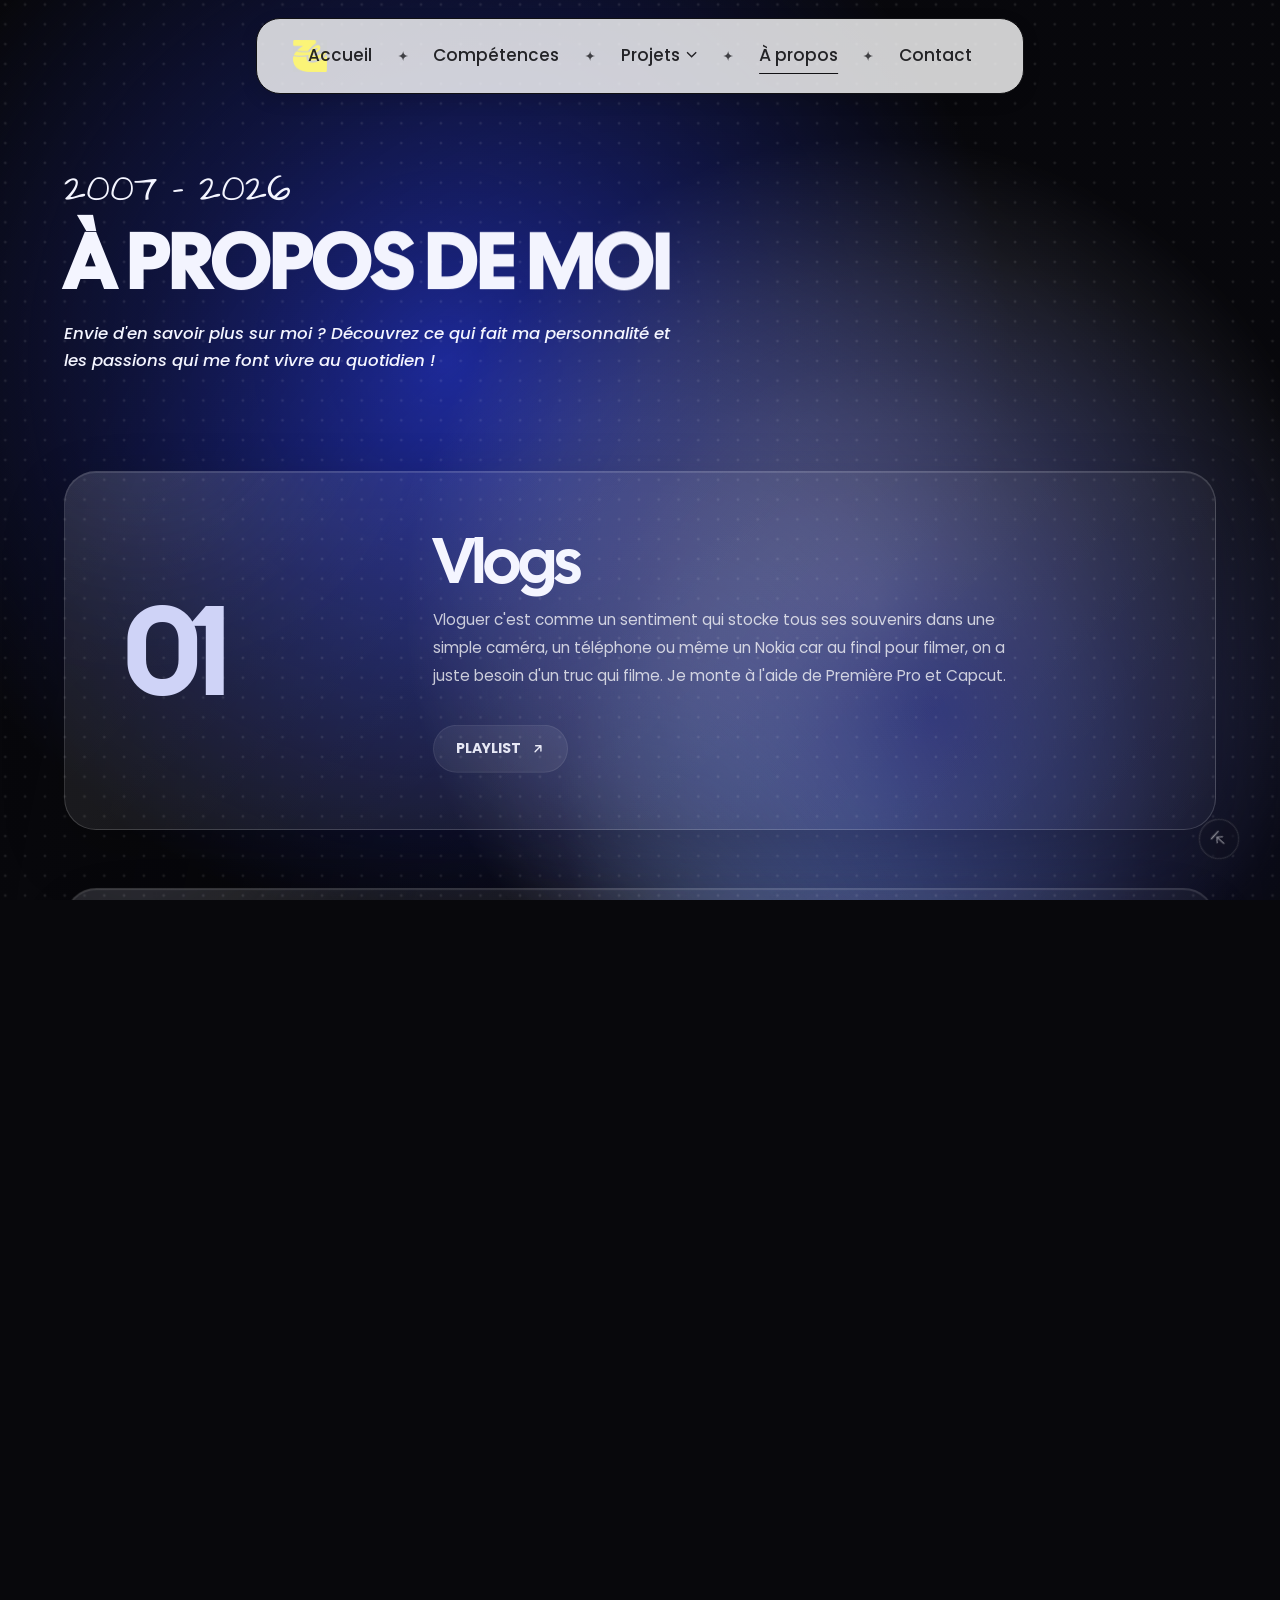
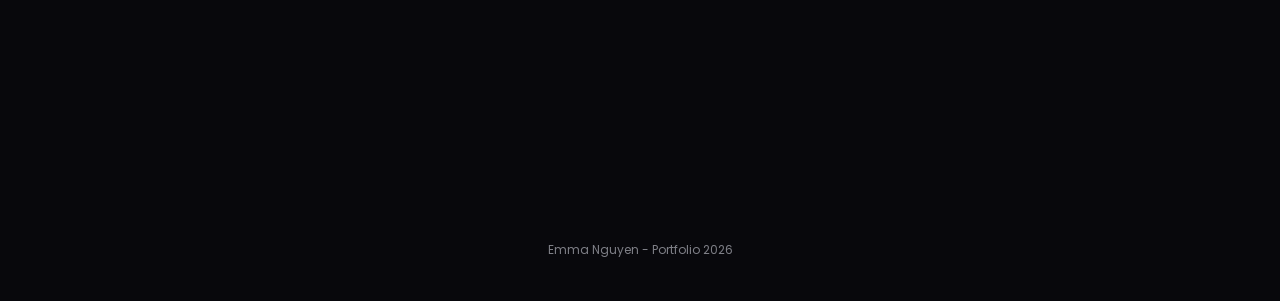
==== commit f2ba4a19: "adding compressed videos" ====
--- a/a-propos.html
+++ b/a-propos.html
@@ -61,7 +61,7 @@
             <img src="assets/img/home/logo-yellow.webp" alt="Logo d'Emma Nguyen" width="600" height="573" loading="lazy">
           </div>
           <div class="contact__text">
-            <p class="contact__kicker" data-reveal>On arrive à la fin de ce portfolio, merci beaucoup !</p>
+            <p class="contact__kicker" data-reveal>on arrive à la fin, merci beaucoup !</p>
             <h2 class="contact__title">
               <span class="l1" data-split>Envie d'en savoir plus ?</span>
               <span class="l2" data-split>Contactez - moi !</span>
@@ -72,7 +72,7 @@
       </div>
     </section>
   </main>
-  <p class="footer-note">© 2026 Emma Nguyen. Tous droits réservés.</p>
+  <p class="footer-note">Emma Nguyen - Portfolio 2026</p>
 
   <button class="to-top" type="button" aria-label="Revenir en haut">
     <svg class="to-top__ring" viewBox="0 0 54 54" aria-hidden="true"><circle class="track" cx="27" cy="27" r="25"/><circle class="bar" cx="27" cy="27" r="25"/></svg>
--- a/assets/css/style.css
+++ b/assets/css/style.css
@@ -896,6 +896,9 @@
   position: absolute;
   z-index: 5;
   width: max-content;
+  cursor: grab;
+  touch-action: none;
+  user-select: none;
   transition: transform 0.8s var(--ease), filter 0.8s var(--ease);
 }
 
@@ -926,8 +929,18 @@
 }
 
 .hero__tool-badge:hover {
-  transform: translateY(-5px);
   filter: drop-shadow(0 9px 12px rgba(91, 108, 255, 0.3));
+}
+
+.hero__tool-badge.is-dragging {
+  z-index: 6;
+  cursor: grabbing;
+  transition: filter 0.2s var(--ease);
+}
+
+.hero__tool-badge:focus-visible {
+  outline: 2px solid rgba(255, 255, 255, 0.9);
+  outline-offset: 5px;
 }
 
 .hero__tool-badge--figma {
@@ -1086,6 +1099,7 @@
 
 .folder__hint {
   margin-top: 19px;
+  padding-top: 14px;
   text-align: center;
   font-size: 13px;
   color: var(--dim);
@@ -1524,7 +1538,7 @@
 }
 
 .video-card__cover--vertical {
-  aspect-ratio: 4 / 5;
+  aspect-ratio: 9 / 16;
 }
 
 .video-card__preview {
@@ -2282,12 +2296,11 @@
   --site-accent: var(--lavender);
   position: relative;
   display: grid;
-  grid-template-columns: minmax(0, 1.1fr) minmax(280px, 0.9fr);
+  grid-template-columns: minmax(0, 0.8fr) minmax(0, 1.2fr);
   align-items: center;
-  gap: clamp(24px, 4vw, 56px);
-  padding: clamp(20px, 3.5vw, 42px);
-  padding-top: calc(clamp(20px, 3.5vw, 42px) + 16px);
-  padding-bottom: calc(clamp(20px, 3.5vw, 42px) + 16px);
+  gap: clamp(28px, 6vw, 84px);
+  min-height: 290px;
+  padding: clamp(26px, 5vw, 64px);
   overflow: hidden;
   border: 1px solid rgba(255, 255, 255, 0.17);
   border-radius: clamp(20px, 3vw, 32px);
@@ -2310,23 +2323,22 @@
 }
 
 .site-project--reverse {
-  grid-template-columns: minmax(280px, 0.9fr) minmax(0, 1.1fr);
-}
-
-.site-project--reverse .site-project__visual { order: 2; }
+  grid-template-columns: minmax(0, 1.2fr) minmax(0, 0.8fr);
+}
+
+.site-project--reverse .site-project__intro { order: 2; }
 .site-project--reverse .site-project__content { order: 1; }
 
-.site-project__visual,
+.site-project__intro,
 .site-project__content {
   position: relative;
   min-width: 0;
 }
 
-.site-project__visual {
+.site-project__intro {
   display: flex;
   flex-direction: column;
   justify-content: center;
-  align-items: center;
 }
 
 .site-project__index,
@@ -2342,8 +2354,7 @@
 }
 
 .site-project__index {
-  width: min(100%, 600px);
-  margin-inline: auto;
+  margin-bottom: clamp(22px, 4vw, 48px);
 }
 
 .site-project__index::before {
@@ -2355,82 +2366,17 @@
   box-shadow: 0 0 14px var(--site-accent);
 }
 
-.site-project__mockup {
-  position: relative;
-  width: min(100%, 600px);
-  margin: 18px auto 0;
-  padding: clamp(8px, 1.1vw, 13px);
-  border: 1px solid rgba(255, 255, 255, 0.88);
-  border-radius: 24px 24px 38px 24px;
-  background: linear-gradient(145deg, rgba(251, 250, 255, 0.75) 0%, rgba(232, 230, 255, 0.75) 100%);
-  box-shadow: 12px 12px 0 rgba(151, 161, 255, 0.34), 0 28px 58px rgba(0, 0, 0, 0.3), inset 0 1px rgba(255, 255, 255, 0.95);
-  align-self: center;
-  transform: none;
-  transition: transform 0.6s var(--ease), box-shadow 0.6s var(--ease);
-}
-
-body[data-page="site-web"] .render-root > .block:first-child .site-project__mockup {
-  border-color: transparent;
-}
-
-.site-project__mockup::before {
-  content: none;
-}
-
-.site-project__mockup::after {
-  content: none;
-}
-
-.site-project__mockup:hover {
-  transform: translateY(-5px);
-  box-shadow: 8px 16px 0 rgba(151, 161, 255, 0.42), 0 34px 64px rgba(0, 0, 0, 0.34), inset 0 1px rgba(255, 255, 255, 0.95);
-}
-
-.site-project--reverse .site-project__mockup {
-  transform: none;
-}
-
-.site-project--reverse .site-project__mockup:hover {
-  transform: translateY(-5px);
-}
-
-.site-project__mockup .browser {
-  padding: 0;
-  overflow: hidden;
-  border: 0;
-  border-radius: 15px;
-  background: transparent;
-  box-shadow: none;
-}
-
-.site-project__mockup .browser__bar {
-  display: none;
-}
-
-.site-project__mockup .browser__view {
-  width: 100%;
-  aspect-ratio: 16 / 9;
-  border-radius: 0;
-  background: #15171d;
-}
-
-.site-project__mockup .browser__view img {
-  display: block;
-  width: 100%;
-  height: 100%;
-  aspect-ratio: auto;
-  object-fit: cover;
-  object-position: center center;
-  transform: none;
-}
-
 .site-project__title {
-  margin: 13px 0 15px;
+  margin: 10px 0 0;
   font-family: var(--f-title);
-  font-size: clamp(30px, 4.2vw, 56px);
+  font-size: clamp(34px, 4.6vw, 62px);
   font-weight: 600;
   letter-spacing: -0.045em;
   line-height: 0.98;
+}
+
+.site-project__eyebrow {
+  color: var(--lavender);
 }
 
 .site-project__description {
@@ -2473,25 +2419,6 @@
 /* Ajustements propres à la catégorie Site web */
 body[data-page="site-web"] .site-project__title {
   letter-spacing: 0.01em;
-}
-
-body[data-page="site-web"] .site-project__mockup .browser__view img {
-  object-fit: cover;
-  object-position: center;
-  transform: none;
-  transition: none;
-}
-
-body[data-page="site-web"] .site-project:not(.site-project--reverse) .site-project__mockup .browser__view img {
-  object-position: center center;
-}
-
-body[data-page="site-web"] .site-project--reverse .site-project__mockup .browser__view img {
-  object-position: center top;
-}
-
-body[data-page="site-web"] .site-project__mockup .browser:hover .browser__view img {
-  transform: none;
 }
 
 /* ----- À propos ----- */
@@ -2638,7 +2565,6 @@
   box-shadow: 0 30px 80px rgba(0, 0, 0, 0.6);
 }
 
-.lightbox__stage video,
 .lightbox__stage iframe {
   width: min(92vw, 1100px);
   max-height: 82vh;
@@ -2648,10 +2574,15 @@
   background: #000;
 }
 
-.lightbox__stage video.is-vertical {
+.lightbox__stage video {
   width: auto;
-  height: 82vh;
-  aspect-ratio: 9 / 16;
+  height: auto;
+  max-width: min(92vw, 1100px);
+  max-height: 82vh;
+  aspect-ratio: auto;
+  border: 0;
+  border-radius: 12px;
+  background: #000;
 }
 
 .lightbox__soon {
@@ -2950,10 +2881,6 @@
     padding: 10px;
   }
 
-  .video-card__cover--vertical {
-    aspect-ratio: 4 / 4.5;
-  }
-
   .panel__grid {
     grid-template-columns: repeat(2, minmax(0, 1fr));
   }
@@ -3064,6 +2991,23 @@
   border-color: rgba(160, 173, 255, 0.55);
   background: linear-gradient(145deg, rgba(91, 108, 255, 0.14), rgba(255, 255, 255, 0.035));
   box-shadow: 0 22px 48px rgba(10, 15, 60, 0.3);
+}
+
+@media (max-width: 1000px) {
+  .mobile-menu {
+    z-index: 49;
+  }
+
+  .menu-open .burger {
+    border-color: rgba(255, 255, 255, 0.7);
+    background: var(--ink);
+  }
+}
+
+@media (max-width: 1000px) {
+  .hero__title {
+    letter-spacing: calc(-1mm + 0.5px);
+  }
 }
 
 /* Arvie : une composition éditoriale en quatre visuels légendés. */
@@ -3152,17 +3096,20 @@
   transform: none;
 }
 
-@media (max-width: 760px) {
+@media (max-width: 860px) {
   .site-project,
   .site-project--reverse {
     grid-template-columns: minmax(0, 1fr);
-    gap: 24px;
+    gap: 22px;
+    min-height: 0;
     padding: clamp(16px, 4vw, 24px);
-    padding-top: calc(clamp(16px, 4vw, 24px) + 12px);
-    padding-bottom: calc(clamp(16px, 4vw, 24px) + 12px);
-  }
-
-  .site-project--reverse .site-project__visual,
+  }
+
+  .site-project__index {
+    margin-bottom: 18px;
+  }
+
+  .site-project--reverse .site-project__intro,
   .site-project--reverse .site-project__content {
     order: initial;
   }
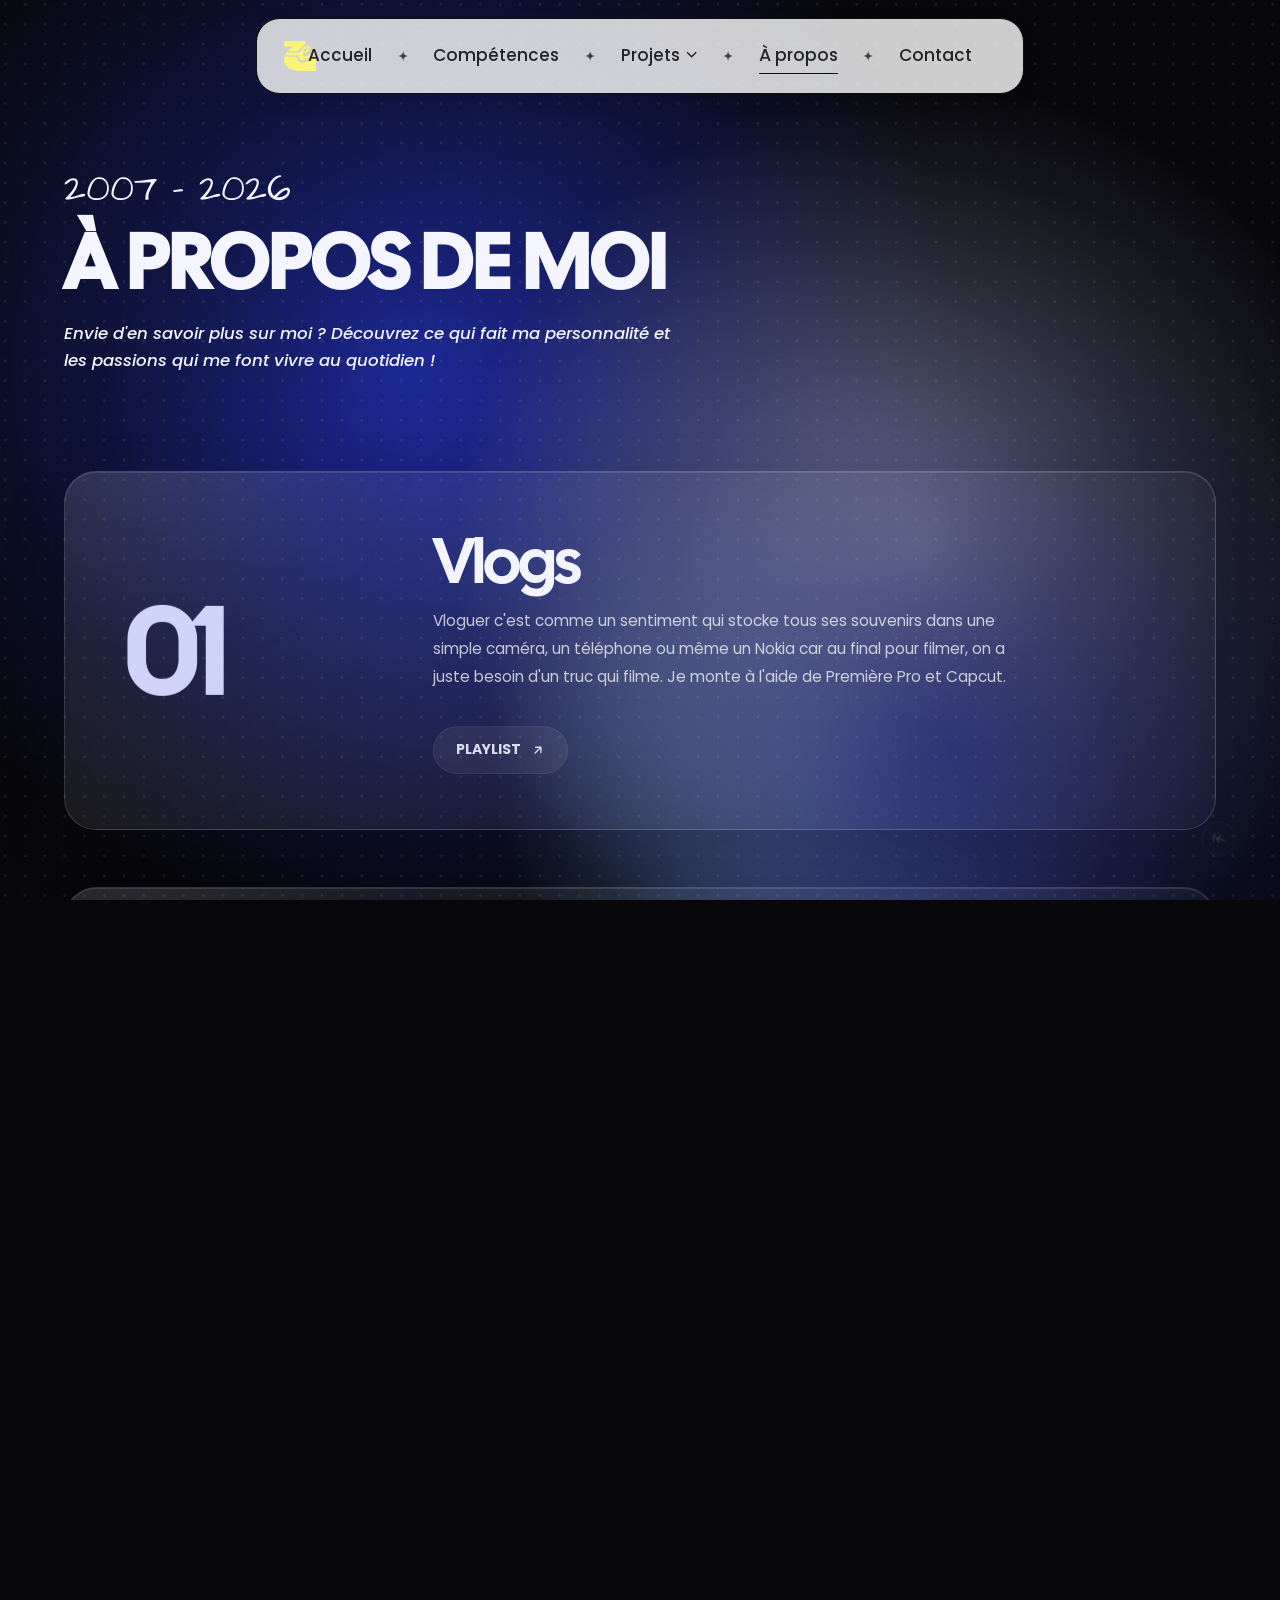
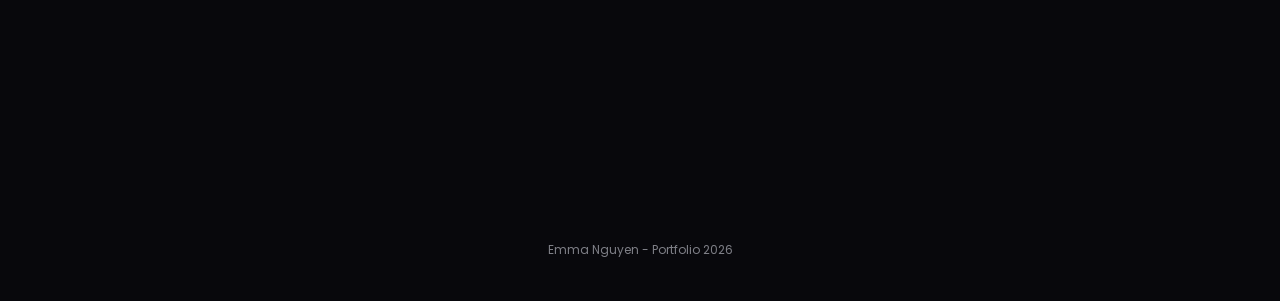
==== commit cb8dae6a: "edit selection de projets" ====
--- a/a-propos.html
+++ b/a-propos.html
@@ -10,7 +10,7 @@
   <link rel="preconnect" href="https://fonts.googleapis.com">
   <link rel="preconnect" href="https://fonts.gstatic.com" crossorigin>
   <link href="https://fonts.googleapis.com/css2?family=Architects+Daughter&family=Cal+Sans&display=swap" rel="stylesheet">
-  <link rel="stylesheet" href="assets/css/style.css">
+  <link rel="stylesheet" href="assets/css/style.css?v=29">
   <script>
     /* La page démarre recouverte par le rideau de transition. Sécurité : si le JS plante, on retire le rideau. */
     document.documentElement.classList.add('js');
@@ -67,6 +67,10 @@
               <span class="l2" data-split>Contactez - moi !</span>
             </h2>
             <a class="pill" href="mailto:emmaa.nguyen70@gmail.com" data-magnetic="0.3" data-reveal>emmaa.nguyen70@gmail.com <svg viewBox="0 0 24 24" fill="none" stroke="currentColor" stroke-width="2.4" stroke-linecap="round" stroke-linejoin="round" aria-hidden="true"><path d="M7 17 17 7M8 7h9v9"/></svg></a>
+            <nav class="contact__social-links" aria-label="Vlogs et edits">
+              <a class="pill" href="https://www.youtube.com/playlist?list=PLgehHoFKeTsPCP82-Uzj9--qKme1rNor7" target="_blank" rel="noopener noreferrer" data-magnetic="0.3" data-reveal>Vlog <svg viewBox="0 0 24 24" fill="none" stroke="currentColor" stroke-width="2.4" stroke-linecap="round" stroke-linejoin="round" aria-hidden="true"><path d="M7 17 17 7M8 7h9v9"/></svg></a>
+              <a class="pill" href="https://www.youtube.com/playlist?list=PLZvoBWC9wdsBCxCEPm08xFJdHUAZDle31" target="_blank" rel="noopener noreferrer" data-magnetic="0.3" data-reveal>Edit <svg viewBox="0 0 24 24" fill="none" stroke="currentColor" stroke-width="2.4" stroke-linecap="round" stroke-linejoin="round" aria-hidden="true"><path d="M7 17 17 7M8 7h9v9"/></svg></a>
+            </nav>
           </div>
         </div>
       </div>
@@ -92,6 +96,6 @@
   <script src="assets/js/vendor/ScrollTrigger.min.js"></script>
   <script src="assets/js/vendor/SplitText.min.js"></script>
   <script src="assets/js/vendor/lenis.min.js"></script>
-  <script src="assets/js/main.js"></script>
+  <script src="assets/js/main.js?v=26"></script>
 </body>
 </html>
--- a/assets/css/style.css
+++ b/assets/css/style.css
@@ -296,6 +296,16 @@
   height: auto;
 }
 
+@media (min-width: 1001px) {
+  .header__logo {
+    margin-left: -10px;
+  }
+
+  .header__logo img {
+    width: 32px;
+  }
+}
+
 .nav {
   position: absolute;
   left: 50%;
@@ -373,6 +383,8 @@
   position: absolute;
   top: calc(100% + 8px);
   left: 50%;
+  display: flex;
+  flex-direction: column;
   min-width: 220px;
   padding: 8px;
   border: 1px solid rgba(17, 17, 20, 0.1);
@@ -383,6 +395,58 @@
   visibility: hidden;
   transform: translate(-50%, 8px);
   transition: opacity 0.2s ease, transform 0.2s ease, visibility 0.2s;
+}
+
+.nav__sublink[href="creation-digitale.html"] {
+  order: 1;
+}
+
+.nav__sublink[href="photographie.html"] {
+  order: 2;
+}
+
+.nav__sublink[href="montage-video.html"] {
+  order: 3;
+}
+
+.nav__sublink[href="site-web.html"] {
+  order: 4;
+}
+
+.mobile-menu > a[href="index.html"] {
+  order: 0;
+}
+
+.mobile-menu > a[href="index.html#competences"] {
+  order: 1;
+}
+
+.mobile-menu > a[href="index.html#projets"] {
+  order: 2;
+}
+
+.mobile-menu > a[href="creation-digitale.html"] {
+  order: 3;
+}
+
+.mobile-menu > a[href="photographie.html"] {
+  order: 4;
+}
+
+.mobile-menu > a[href="montage-video.html"] {
+  order: 5;
+}
+
+.mobile-menu > a[href="site-web.html"] {
+  order: 6;
+}
+
+.mobile-menu > a[href="a-propos.html"] {
+  order: 7;
+}
+
+.mobile-menu > a[href="#contact"] {
+  order: 8;
 }
 
 .nav__dropdown:hover .nav__submenu,
@@ -814,7 +878,8 @@
 
 .hero__sub {
   max-width: 800px;
-  margin: 0 auto;
+  margin: 0;
+  margin-inline: auto;
   color: #fff;
   font-style: italic;
   font-size: clamp(15px, calc(2vw - 1px), 23px);
@@ -1143,6 +1208,7 @@
 .projects .glass-panel {
   margin-top: clamp(36px, 5vw, 62px);
   padding: clamp(22px, 4vw, 48px);
+  overflow: clip;
   border-radius: 30px;
   border-color: rgba(255, 255, 255, 0.24);
   background: linear-gradient(135deg, rgba(40, 43, 70, 0.78), rgba(15, 17, 30, 0.88));
@@ -1344,7 +1410,14 @@
 }
 
 .contact__title .l1 {
-  font-size: clamp(30px, 3.6vw, 46px);
+  font-size: clamp(25px, 3vw, 38px);
+}
+
+.contact__social-links {
+  display: flex;
+  flex-wrap: wrap;
+  gap: 10px;
+  margin-top: 16px;
 }
 
 .contact__title .l2 {
@@ -1482,6 +1555,10 @@
   padding: clamp(40px, 6vw, 70px) 0;
 }
 
+.block[id] {
+  scroll-margin-top: 100px;
+}
+
 .loading-note,
 .data-error {
   text-align: center;
@@ -2122,7 +2199,7 @@
 .photo {
   display: inline-block;
   width: 100%;
-  aspect-ratio: var(--photo-ratio, 4 / 3);
+  height: auto;
   margin: 0 0 clamp(12px, 1.8vw, 24px);
   position: relative;
   overflow: hidden;
@@ -2131,19 +2208,19 @@
   background: #171820;
   box-shadow: 0 12px 28px rgba(0, 0, 0, 0.18);
   break-inside: avoid;
+  -webkit-column-break-inside: avoid;
   vertical-align: top;
   cursor: zoom-in;
   transition: border-color 0.35s var(--ease), box-shadow 0.35s var(--ease), background 0.35s var(--ease);
 }
 
 .photo img {
-  position: absolute;
-  inset: 0;
+  position: relative;
   display: block;
   width: 100%;
-  height: 100%;
+  height: auto;
   border-radius: inherit;
-  object-fit: cover;
+  object-fit: contain;
   object-position: center;
   transition: filter 0.5s var(--ease), border-radius 0.35s var(--ease);
 }
@@ -2161,9 +2238,14 @@
 }
 
 .photo:hover {
-  border-color: rgba(170, 180, 255, 0.72);
-  background: rgba(110, 125, 255, 0.08);
-  box-shadow: 0 18px 38px rgba(32, 42, 130, 0.3);
+  border-color: rgba(255, 255, 255, 0.42);
+  background: #171820;
+  box-shadow: 0 18px 38px rgba(0, 0, 0, 0.26);
+}
+
+.photo:focus-visible {
+  outline: 2px solid rgba(255, 255, 255, 0.8);
+  outline-offset: 3px;
 }
 
 .photo-grid:hover .photo img {
@@ -2296,7 +2378,7 @@
   --site-accent: var(--lavender);
   position: relative;
   display: grid;
-  grid-template-columns: minmax(0, 0.8fr) minmax(0, 1.2fr);
+  grid-template-columns: minmax(0, 1.2fr) minmax(0, 0.8fr);
   align-items: center;
   gap: clamp(28px, 6vw, 84px);
   min-height: 290px;
@@ -2322,13 +2404,6 @@
   pointer-events: none;
 }
 
-.site-project--reverse {
-  grid-template-columns: minmax(0, 1.2fr) minmax(0, 0.8fr);
-}
-
-.site-project--reverse .site-project__intro { order: 2; }
-.site-project--reverse .site-project__content { order: 1; }
-
 .site-project__intro,
 .site-project__content {
   position: relative;
@@ -2373,6 +2448,7 @@
   font-weight: 600;
   letter-spacing: -0.045em;
   line-height: 0.98;
+  white-space: nowrap;
 }
 
 .site-project__eyebrow {
@@ -3097,8 +3173,7 @@
 }
 
 @media (max-width: 860px) {
-  .site-project,
-  .site-project--reverse {
+  .site-project {
     grid-template-columns: minmax(0, 1fr);
     gap: 22px;
     min-height: 0;
@@ -3107,11 +3182,6 @@
 
   .site-project__index {
     margin-bottom: 18px;
-  }
-
-  .site-project--reverse .site-project__intro,
-  .site-project--reverse .site-project__content {
-    order: initial;
   }
 
   body[data-page="creation-digitale"] .block--arvie .browsers-grid--arvie {
@@ -3139,3 +3209,671 @@
     transition-duration: 0.01ms !important;
   }
 }
+
+.projects {
+  padding-top: clamp(84px, 8vw, 110px);
+}
+
+body[data-page="index"] .projects > .wrap {
+  max-width: calc(1320px + var(--gutter) * 2);
+}
+
+.projects__panel {
+  padding: clamp(20px, 4vw, 48px);
+}
+
+.projects__intro {
+  display: flex;
+  align-items: baseline;
+  justify-content: space-between;
+  gap: 20px;
+  margin-bottom: clamp(22px, 3vw, 36px);
+}
+
+.projects__eyebrow,
+.project-feature__index {
+  margin: 0;
+  color: var(--lavender);
+  font-size: 11px;
+  font-weight: 600;
+  letter-spacing: 0.14em;
+  text-transform: uppercase;
+}
+
+.projects__intro-text,
+.projects__discover-note {
+  margin: 0;
+  color: var(--muted);
+  font-size: clamp(12px, 1.15vw, 14px);
+}
+
+.project-feature-grid {
+  position: relative;
+  display: flex;
+  flex-direction: column;
+  gap: clamp(24px, 4vw, 44px);
+  padding: 8px 0 clamp(20px, 3vw, 34px);
+  isolation: isolate;
+}
+
+.project-feature {
+  --feature-accent: #f0afd0;
+  --feature-surface: #f0afd0;
+  --feature-frame: #f9f8f6;
+  position: sticky;
+  top: var(--project-sticky-top, 110px);
+  z-index: 1;
+  display: grid;
+  grid-template-columns: minmax(220px, 0.78fr) minmax(0, 1.22fr);
+  align-items: center;
+  gap: clamp(24px, 4vw, 60px);
+  width: 100%;
+  min-height: min(68vh, 700px);
+  padding: clamp(20px, 3.2vw, 42px);
+  overflow: hidden;
+  border: 1px solid rgba(17, 17, 20, 0.2);
+  border-radius: clamp(18px, 2vw, 26px);
+  color: var(--ink);
+  background-color: #fff;
+  background-image: radial-gradient(
+    ellipse at left bottom,
+    color-mix(in srgb, var(--feature-accent) 54%, #fff) 0%,
+    transparent 68%
+  );
+  box-shadow: 0 18px 42px rgba(0, 0, 0, 0.2);
+  transition: border-color 0.4s var(--ease), box-shadow 0.4s var(--ease);
+}
+
+.project-feature:nth-child(1) { top: var(--project-sticky-top, 110px); z-index: 1; }
+.project-feature:nth-child(2) { top: var(--project-sticky-top, 110px); z-index: 2; }
+.project-feature:nth-child(3) { top: var(--project-sticky-top, 110px); z-index: 3; }
+.project-feature:nth-child(4) { top: var(--project-sticky-top, 110px); z-index: 4; }
+
+.project-feature--brandbook {
+  --feature-accent: #f0afd0;
+  --feature-surface: #f0afd0;
+}
+
+.project-feature--yummy {
+  --feature-accent: #f0afd0;
+  --feature-surface: #f0afd0;
+}
+
+.project-feature--gast {
+  --feature-accent: #f0da76;
+  --feature-surface: #f0da76;
+}
+
+.project-feature--photo {
+  --feature-accent: #9ebeff;
+  --feature-surface: #9ebeff;
+}
+
+.project-editorial-card {
+  --feature-accent: #f0afd0;
+  margin-top: clamp(24px, 4vw, 42px);
+  padding: 0;
+  color: var(--ink);
+}
+
+.project-editorial-card p {
+  max-width: 34ch;
+  margin: 0;
+  color: rgba(17, 17, 20, 0.76);
+  font-size: clamp(12px, 1.15vw, 14px);
+  line-height: 1.55;
+}
+
+.project-editorial-card__palette {
+  display: flex;
+  gap: 7px;
+  margin-top: 20px;
+}
+
+.project-editorial-card__swatch {
+  width: 18px;
+  height: 18px;
+  border: 1px solid rgba(17, 17, 20, 0.28);
+  border-radius: 50%;
+}
+
+.project-editorial-card__swatch--green {
+  background: rgb(196, 217, 182);
+}
+
+.project-editorial-card__swatch--yellow {
+  background: rgb(249, 238, 129);
+}
+
+.project-editorial-card__swatch--white {
+  background: #fff;
+}
+
+.project-editorial-card__swatch--black {
+  background: #171719;
+}
+
+.project-feature__details {
+  min-width: 0;
+  max-width: 420px;
+  margin-inline: auto;
+}
+
+.project-feature__caption {
+  display: flex;
+  align-items: center;
+  justify-content: space-between;
+  gap: 18px;
+  padding: 0;
+}
+
+.project-feature__index {
+  color: rgba(17, 17, 20, 0.72);
+  font-size: 9px;
+}
+
+.project-feature__title {
+  margin: 12px 0 0;
+  font-family: var(--f-title);
+  font-size: clamp(28px, 4vw, 52px);
+  font-weight: 600;
+  line-height: 0.98;
+  color: var(--ink);
+}
+
+.project-feature__description {
+  max-width: 36ch;
+  margin: clamp(18px, 2.8vw, 32px) 0 0;
+  color: rgba(17, 17, 20, 0.76);
+  font-size: clamp(13px, 1.25vw, 16px);
+  line-height: 1.65;
+}
+
+.project-feature__media {
+  min-width: 0;
+  width: 100%;
+  padding: clamp(12px, 1.8vw, 20px);
+  overflow: hidden;
+  border: 1px solid rgba(17, 17, 20, 0.25);
+  border-radius: clamp(14px, 1.8vw, 22px);
+  background: var(--feature-frame);
+}
+
+.project-feature__media .project-carousel {
+  width: 100%;
+  max-width: 100%;
+  margin-inline: auto;
+}
+
+.project-feature__cta {
+  display: inline-flex;
+  align-items: center;
+  gap: 12px;
+  margin-top: clamp(22px, 3vw, 36px);
+  padding: 11px 16px;
+  border: 1px solid rgba(17, 17, 20, 0.62);
+  border-radius: 999px;
+  color: var(--ink);
+  font-size: 12px;
+  font-weight: 600;
+  text-decoration: none;
+  transition: color 0.3s var(--ease), background 0.3s var(--ease), transform 0.3s var(--ease);
+}
+
+.project-feature__cta span {
+  transition: transform 0.3s var(--ease);
+}
+
+.project-feature__cta:hover,
+.project-feature__cta:focus-visible {
+  color: var(--feature-surface);
+  background: var(--ink);
+  transform: translateY(-2px);
+}
+
+.project-feature__cta:hover span,
+.project-feature__cta:focus-visible span {
+  transform: translate(2px, -2px);
+}
+
+.project-feature[data-stack-active="true"]:hover,
+.project-feature[data-stack-active="true"]:focus-visible,
+.project-feature:not([data-stack-active]):hover,
+.project-feature:not([data-stack-active]):focus-visible {
+  border-color: rgba(17, 17, 20, 0.58);
+  box-shadow: 0 24px 48px rgba(10, 15, 60, 0.26);
+}
+
+.project-feature:focus-visible {
+  outline: 3px solid var(--ink);
+  outline-offset: 4px;
+}
+
+.project-feature .project-carousel__viewport {
+  border-radius: 10px;
+  background: var(--feature-frame);
+}
+
+.project-feature .project-carousel__controls {
+  min-height: 42px;
+  padding: 0 4px;
+  background: var(--feature-frame);
+}
+
+.project-feature .project-carousel__count {
+  color: rgba(17, 17, 20, 0.72);
+}
+
+.project-feature .project-carousel__dot {
+  background: rgba(17, 17, 20, 0.3);
+}
+
+.project-feature .project-carousel__arrow {
+  border-color: rgba(17, 17, 20, 0.28);
+  color: var(--ink);
+}
+
+.project-feature .project-carousel__arrow:hover,
+.project-feature .project-carousel__arrow:focus-visible {
+  border-color: var(--feature-accent);
+  color: var(--ink);
+  background: var(--feature-accent);
+}
+
+.project-carousel__slide--video {
+  isolation: isolate;
+}
+
+.project-feature[data-stack-active="false"] {
+  pointer-events: none;
+}
+
+.cat-card__arrow {
+  display: grid;
+  width: 38px;
+  height: 38px;
+  flex: none;
+  place-items: center;
+  border: 1px solid rgba(255, 255, 255, 0.35);
+  border-radius: 50%;
+  color: var(--text);
+  font-size: 19px;
+  transition: color 0.3s var(--ease), background 0.3s var(--ease), transform 0.4s var(--ease);
+}
+
+.projects__discover {
+  margin-top: clamp(12px, 2vw, 24px);
+  padding-top: clamp(16px, 2vw, 24px);
+  border-top: 1px solid rgba(255, 255, 255, 0.2);
+}
+
+.projects__discover-heading {
+  display: flex;
+  align-items: baseline;
+  justify-content: space-between;
+  gap: 18px;
+  margin-bottom: 18px;
+}
+
+@media (min-width: 861px) {
+  .project-feature-grid {
+    padding-bottom: 0;
+  }
+
+  .project-feature-grid::after {
+    content: "";
+    flex: 0 0 var(--project-sticky-top, 110px);
+    margin-top: calc(-1 * clamp(24px, 4vw, 44px));
+    pointer-events: none;
+  }
+
+  .projects__discover {
+    margin-top: clamp(24px, 3vw, 40px);
+    padding-top: 0;
+  }
+}
+
+.project-carousel--single .project-carousel__controls {
+  grid-template-columns: 1fr;
+  justify-items: center;
+}
+
+.project-carousel--single .project-carousel__dots,
+.project-carousel--single .project-carousel__arrows {
+  display: none;
+}
+
+.project-feature--gast .project-carousel__slide:first-child img {
+  object-position: center 56%;
+}
+
+.projects .cat-grid {
+  grid-template-columns: repeat(4, minmax(0, 1fr));
+  gap: 12px;
+}
+
+.projects .cat-card {
+  padding: 0;
+}
+
+.projects .cat-card:nth-child(n) {
+  padding-top: 0;
+}
+
+.projects .cat-card__body {
+  min-height: 100%;
+  padding: 25px 20px 24px;
+  border-color: rgba(255, 255, 255, 0.38);
+  border-radius: 18px;
+  background: linear-gradient(145deg, rgba(252, 251, 255, 0.96), rgba(227, 230, 255, 0.9));
+  box-shadow: 0 10px 24px rgba(0, 0, 0, 0.16), inset 0 1px rgba(255, 255, 255, 0.9);
+}
+
+.projects .cat-card__body::after {
+  display: none;
+}
+
+.projects .cat-card__rule {
+  width: 28px;
+  height: 2px;
+  margin-bottom: 14px;
+}
+
+.projects .cat-card__title {
+  max-width: calc(100% - 24px);
+  margin-bottom: 8px;
+  font-size: clamp(19px, 1.7vw, 24px);
+}
+
+.projects .cat-card__text {
+  font-size: 11px;
+}
+
+.cat-card__arrow {
+  position: absolute;
+  top: 16px;
+  right: 16px;
+  width: 30px;
+  height: 30px;
+  border-color: rgba(17, 17, 20, 0.24);
+  color: var(--ink);
+  font-size: 16px;
+}
+
+.cat-card:hover .cat-card__arrow,
+.cat-card:focus-visible .cat-card__arrow {
+  border-color: var(--card-accent);
+  background: var(--card-accent);
+  transform: rotate(45deg);
+}
+
+@media (max-width: 900px) {
+  .projects .cat-grid {
+    grid-template-columns: repeat(2, minmax(0, 1fr));
+  }
+}
+
+@media (max-width: 860px) {
+  .project-feature-grid {
+    padding-bottom: 40px;
+  }
+
+  .projects__discover {
+    margin-top: 0;
+    padding-top: 0;
+  }
+
+  .project-feature {
+    position: relative;
+    z-index: auto;
+    grid-template-columns: minmax(0, 1fr);
+    gap: 24px;
+    min-height: 0;
+    padding: clamp(18px, 4vw, 28px);
+  }
+
+  .project-feature:nth-child(n) {
+    top: auto;
+    z-index: auto;
+  }
+
+  .project-feature__details {
+    width: 100%;
+    max-width: none;
+  }
+
+  .project-feature__description {
+    margin-top: 16px;
+  }
+
+  .project-feature__media {
+    display: flex;
+    justify-content: center;
+  }
+}
+
+@media (max-width: 600px) {
+  .projects__panel {
+    padding: 18px;
+  }
+
+  .contact__social-links {
+    justify-content: center;
+  }
+
+  .projects__intro,
+  .projects__discover-heading {
+    align-items: flex-start;
+    flex-direction: column;
+    gap: 8px;
+  }
+
+  .projects .cat-card__body {
+    padding: 22px 15px 20px;
+  }
+
+  .projects .cat-card__title {
+    font-size: 19px;
+  }
+
+  .projects .cat-card__text {
+    font-size: 10px;
+  }
+
+  .cat-card__arrow {
+    top: 12px;
+    right: 12px;
+    width: 26px;
+    height: 26px;
+  }
+}
+
+@media (max-width: 380px) {
+  .projects .cat-grid {
+    grid-template-columns: minmax(0, 1fr);
+  }
+}
+
+.project-carousel {
+  display: flex;
+  flex-direction: column;
+  gap: 0;
+  width: 100%;
+  min-width: 0;
+  max-width: 100%;
+  margin-inline: auto;
+  height: auto;
+}
+
+.project-carousel__viewport {
+  position: relative;
+  flex: 0 0 auto;
+  min-width: 0;
+  min-height: 0;
+  width: 100%;
+  aspect-ratio: 4 / 3;
+  overflow: hidden;
+  touch-action: pan-y;
+  outline: none;
+}
+
+.project-carousel__viewport:focus-visible {
+  box-shadow: inset 0 0 0 3px var(--feature-accent);
+}
+
+.project-carousel__track {
+  display: flex;
+  align-items: stretch;
+  width: 100%;
+  height: 100%;
+  transition: transform 0.7s cubic-bezier(0.22, 1, 0.36, 1);
+  will-change: transform;
+}
+
+.project-carousel__slide {
+  position: relative;
+  display: flex;
+  flex: 0 0 100%;
+  min-width: 0;
+  height: 100%;
+  justify-content: center;
+  overflow: hidden;
+}
+
+.project-carousel__slide img {
+  display: block;
+  width: 100%;
+  height: 100%;
+  max-width: none;
+  margin-inline: auto;
+  object-fit: cover;
+  object-position: center;
+  user-select: none;
+  -webkit-user-drag: none;
+}
+
+.project-carousel__slide--app-icon {
+  align-items: center;
+  background: #f9f8f6;
+}
+
+.project-carousel__slide--app-icon img {
+  padding: 10%;
+  object-fit: contain;
+}
+
+.project-carousel__slide video {
+  display: block;
+  width: 100%;
+  height: 100%;
+  max-width: none;
+  margin-inline: auto;
+  object-fit: cover;
+  object-position: center;
+}
+
+.project-carousel--brandbook .project-carousel__slide:nth-child(1) {
+  background: rgb(196, 217, 182);
+}
+
+.project-carousel--brandbook .project-carousel__slide:nth-child(2) {
+  background: #f9f8f6;
+}
+
+.project-carousel--brandbook .project-carousel__slide:nth-child(3) {
+  background: #111114;
+}
+
+.project-carousel__controls {
+  display: grid;
+  grid-template-columns: 1fr auto 1fr;
+  align-items: center;
+  min-height: 48px;
+  padding: 0 16px;
+  background: rgba(8, 8, 12, 0.92);
+}
+
+.project-carousel__count {
+  color: rgba(244, 245, 255, 0.72);
+  font-size: 10px;
+  font-variant-numeric: tabular-nums;
+  letter-spacing: 0.12em;
+}
+
+.project-carousel__dots,
+.project-carousel__arrows {
+  display: flex;
+  align-items: center;
+  gap: 7px;
+}
+
+.project-carousel__dots {
+  justify-content: center;
+}
+
+.project-carousel__dot {
+  width: 6px;
+  height: 6px;
+  padding: 0;
+  border: 0;
+  border-radius: 99px;
+  background: rgba(244, 245, 255, 0.38);
+  cursor: pointer;
+  transition: width 0.35s var(--ease), background 0.35s var(--ease);
+}
+
+.project-carousel__dot[aria-current="true"] {
+  width: 20px;
+  background: var(--feature-accent);
+}
+
+.project-carousel__arrows {
+  justify-content: flex-end;
+}
+
+.project-carousel__arrow {
+  display: grid;
+  width: 28px;
+  height: 28px;
+  padding: 0;
+  place-items: center;
+  border: 1px solid rgba(244, 245, 255, 0.28);
+  border-radius: 50%;
+  color: var(--text);
+  background: transparent;
+  font: inherit;
+  line-height: 1;
+  cursor: pointer;
+  transition: border-color 0.3s ease, color 0.3s ease, background 0.3s ease, transform 0.3s ease;
+}
+
+.project-carousel__arrow:hover,
+.project-carousel__arrow:focus-visible {
+  border-color: var(--feature-accent);
+  color: var(--ink);
+  background: var(--feature-accent);
+}
+
+.project-carousel__arrow:active {
+  transform: scale(0.92);
+}
+
+.project-feature__arrow {
+  text-decoration: none;
+}
+
+@media (prefers-reduced-motion: reduce) {
+  .project-carousel__track,
+  .project-carousel__viewport,
+  .project-carousel__dot,
+  .project-carousel__arrow {
+    transition-duration: 0.01ms;
+  }
+}
+
+@media (max-width: 600px) {
+  .project-carousel__controls {
+    min-height: 46px;
+    padding: 0 12px;
+  }
+}
